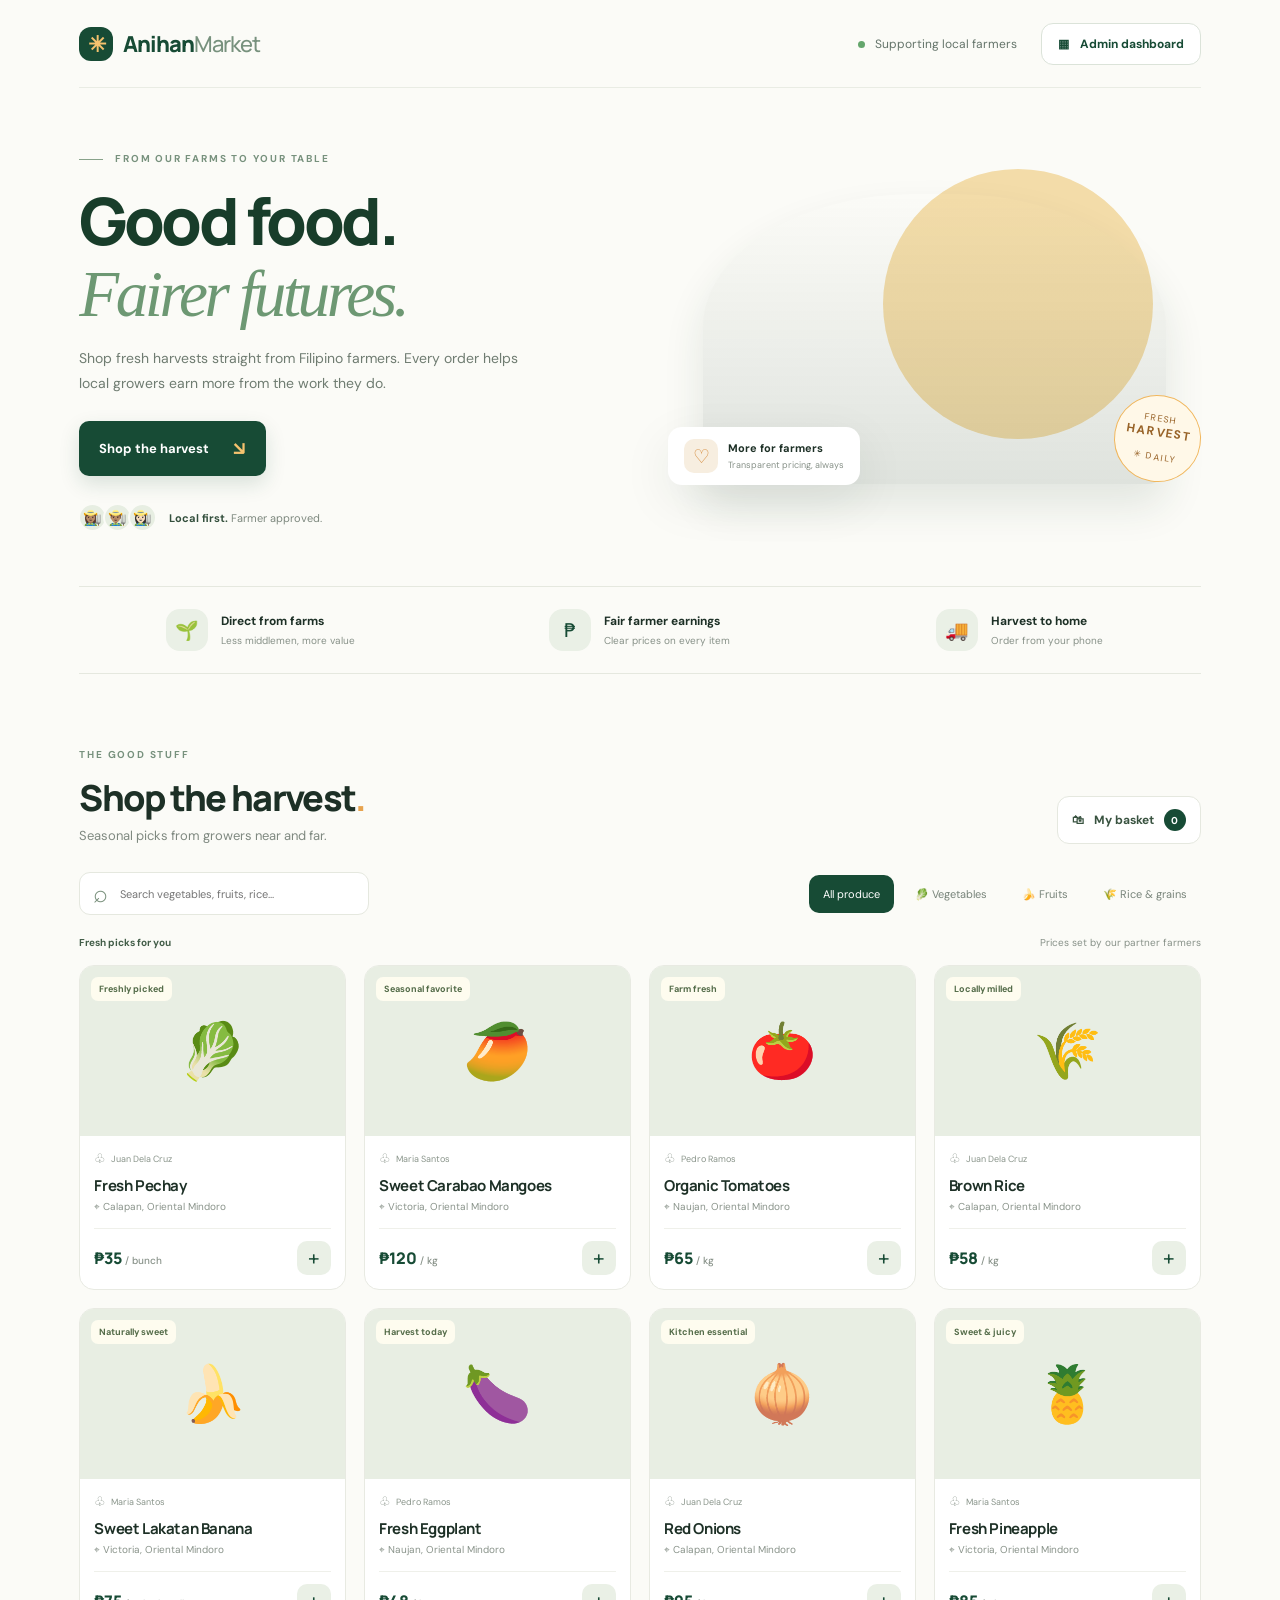
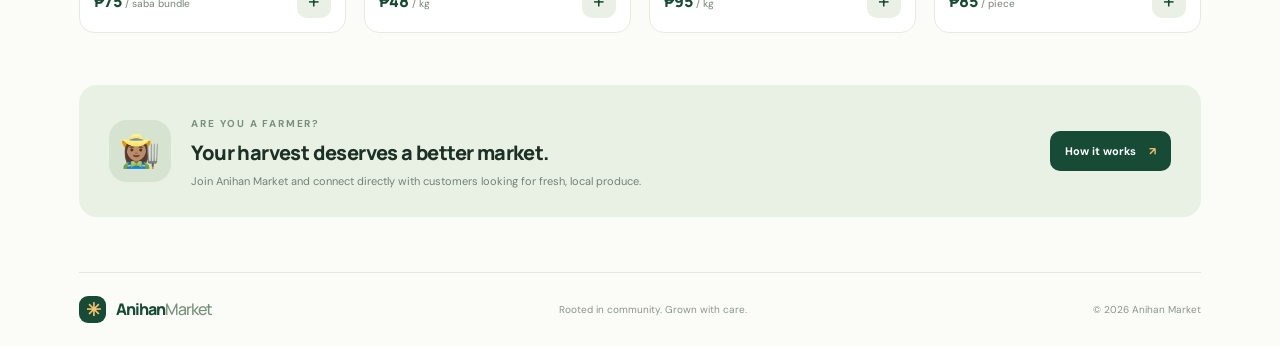
==== index.html @ 36b43b93 "feat: add authentication system with user/admin login (FEAT-002)" ====
<!doctype html>
<html lang="en">
<head>
  <meta charset="utf-8">
  <meta name="viewport" content="width=device-width, initial-scale=1">
  <meta name="theme-color" content="#174b35">
  <title>Anihan Market — Fresh from Filipino Farms</title>
  <link rel="preconnect" href="https://fonts.googleapis.com">
  <link rel="preconnect" href="https://fonts.gstatic.com" crossorigin>
  <link href="https://fonts.googleapis.com/css2?family=DM+Sans:wght@400;500;600;700&family=Manrope:wght@400;500;600;700;800&display=swap" rel="stylesheet">
  <link rel="stylesheet" href="style.css">
</head>
<body>
  <div class="app-shell">
    <header class="topbar">
      <a class="brand" href="#" aria-label="Anihan Market home">
        <span class="brand-mark">✳</span><span>Anihan<span class="brand-light">Market</span></span>
      </a>
      <div class="top-actions">
        <span class="delivery-pill"><span class="live-dot"></span> Supporting local farmers</span>
        <button class="admin-switch" id="adminSwitch"><span>▦</span> Admin dashboard</button>
      </div>
    </header>

    <main id="buyerView">
      <section class="hero">
        <div class="hero-copy">
          <span class="eyebrow"><span class="eyebrow-line"></span> FROM OUR FARMS TO YOUR TABLE</span>
          <h1>Good food.<br><em>Fairer futures.</em></h1>
          <p>Shop fresh harvests straight from Filipino farmers. Every order helps local growers earn more from the work they do.</p>
          <a class="hero-cta" href="#market">Shop the harvest <span>↘</span></a>
          <div class="hero-proof"><div class="avatar-stack"><span>👩🏽‍🌾</span><span>👨🏽‍🌾</span><span>👩🏻‍🌾</span></div><span><strong>Local first.</strong> Farmer approved.</span></div>
        </div>
        <div class="hero-art">
          <div class="sun"></div>
          <div class="hero-image" role="img" aria-label="Fresh vegetables harvested from a farm"></div>
          <div class="floating-note"><span class="note-icon">♡</span><span><strong>More for farmers</strong><small>Transparent pricing, always</small></span></div>
          <div class="harvest-stamp">FRESH<br><b>HARVEST</b><br>✳ DAILY</div>
        </div>
      </section>

      <section class="impact-strip">
        <div><span class="impact-icon">🌱</span><span><strong>Direct from farms</strong><small>Less middlemen, more value</small></span></div>
        <div><span class="impact-icon">₱</span><span><strong>Fair farmer earnings</strong><small>Clear prices on every item</small></span></div>
        <div><span class="impact-icon">🚚</span><span><strong>Harvest to home</strong><small>Order from your phone</small></span></div>
      </section>

      <section class="market-section" id="market">
        <div class="section-heading">
          <div><span class="eyebrow">THE GOOD STUFF</span><h2>Shop the harvest<span class="heading-period">.</span></h2><p>Seasonal picks from growers near and far.</p></div>
          <button class="cart-button" id="cartButton"><span>🛍</span> My basket <b id="cartCount">0</b></button>
        </div>
        <div class="market-controls">
          <label class="search-box"><span>⌕</span><input id="searchInput" type="search" placeholder="Search vegetables, fruits, rice..." aria-label="Search products"></label>
          <div class="category-tabs" id="categoryTabs">
            <button class="category active" data-category="All">All produce</button>
            <button class="category" data-category="Vegetables">🥬 Vegetables</button>
            <button class="category" data-category="Fruits">🍌 Fruits</button>
            <button class="category" data-category="Rice & Grains">🌾 Rice & grains</button>
          </div>
        </div>
        <div class="results-line"><span id="resultsLabel">Fresh picks for you</span><span>Prices set by our partner farmers</span></div>
        <div class="product-grid" id="productGrid"></div>
        <div class="farmer-banner">
          <div class="farmer-banner-icon">👩🏽‍🌾</div><div><span class="eyebrow">ARE YOU A FARMER?</span><h3>Your harvest deserves a better market.</h3><p>Join Anihan Market and connect directly with customers looking for fresh, local produce.</p></div>
          <button id="farmerInfoButton">How it works <span>↗</span></button>
        </div>
      </section>
      <footer><a class="brand footer-brand" href="#"><span class="brand-mark">✳</span><span>Anihan<span class="brand-light">Market</span></span></a><span>Rooted in community. Grown with care.</span><span>© 2026 Anihan Market</span></footer>
    </main>

    <main id="adminView" class="admin-view hidden">
      <div class="admin-header"><div><span class="eyebrow">MARKETPLACE CONTROL CENTER</span><h1>Good afternoon, Admin <span>✳</span></h1><p>Here’s what’s happening across Anihan Market.</p></div><button class="back-to-shop" id="backToShop">← Back to marketplace</button></div>
      <div class="admin-tabs"><button class="admin-tab active" data-panel="overview">Overview</button><button class="admin-tab" data-panel="products">Products</button><button class="admin-tab" data-panel="orders">Orders</button><button class="admin-tab" data-panel="farmers">Farmers</button></div>
      <section id="adminOverview" class="admin-panel">
        <div class="stats-grid">
          <article class="stat-card"><span class="stat-label">Gross sales <span>↗</span></span><strong id="grossSales">₱18,450</strong><small class="positive">↑ 12.8% <span>vs. last week</span></small><div class="sparkline">▁▂▃▂▄▅▄▆▅▇</div></article>
          <article class="stat-card"><span class="stat-label">Farmer earnings <span>♧</span></span><strong id="farmerEarnings">₱16,605</strong><small>90% of gross sales</small><div class="mini-bar"><span style="width:90%"></span></div></article>
          <article class="stat-card"><span class="stat-label">Platform revenue <span>◈</span></span><strong id="platformRevenue">₱1,845</strong><small>10% marketplace fee</small><div class="mini-bar gold"><span style="width:10%"></span></div></article>
          <article class="stat-card"><span class="stat-label">Orders <span>▤</span></span><strong id="orderTotal">128</strong><small><span class="positive">18 new</span> this week</small><div class="order-bars"><i></i><i></i><i></i><i></i><i></i><i></i><i></i></div></article>
        </div>
        <div class="admin-content-grid">
          <article class="panel-card"><div class="panel-heading"><div><h3>Recent orders</h3><p>Keep track of the latest activity.</p></div><button class="text-button" data-open-panel="orders">View all →</button></div><div class="table-wrap"><table><thead><tr><th>Order</th><th>Customer</th><th>Total</th><th>Status</th></tr></thead><tbody id="recentOrders"></tbody></table></div></article>
          <article class="panel-card"><div class="panel-heading"><div><h3>Top selling produce</h3><p>Most ordered this week.</p></div></div><div id="topProducts" class="top-products"></div></article>
        </div>
        <div class="admin-note"><span>ⓘ</span><div><strong>Demo dashboard</strong><p>Numbers and checkout are sample data for the front-end prototype. Connect a backend and payment provider before accepting real orders.</p></div></div>
      </section>
      <section id="adminProducts" class="admin-panel hidden"><div class="panel-card"><div class="panel-heading"><div><h3>Marketplace products</h3><p>Sample catalog currently visible to shoppers.</p></div><button class="primary-small" id="addProductButton">＋ Add product</button></div><div class="table-wrap"><table><thead><tr><th>Product</th><th>Category</th><th>Price</th><th>Farmer</th><th>Availability</th></tr></thead><tbody id="productsTable"></tbody></table></div></div></section>
      <section id="adminOrders" class="admin-panel hidden"><div class="panel-card"><div class="panel-heading"><div><h3>All orders</h3><p>Sample order records for the prototype.</p></div></div><div class="table-wrap"><table><thead><tr><th>Order</th><th>Customer</th><th>Items</th><th>Total</th><th>Status</th></tr></thead><tbody id="ordersTable"></tbody></table></div></div></section>
      <section id="adminFarmers" class="admin-panel hidden"><div class="farmer-admin-grid"><article class="panel-card farmer-admin-card"><div class="farmer-avatar">👨🏽‍🌾</div><h3>Juan Dela Cruz</h3><p>Calapan, Oriental Mindoro</p><span class="status approved">Verified farmer</span><div class="farmer-metrics"><span>12 products<strong>₱8,250 earned</strong></span><span>Rating<strong>★ 4.9 / 5</strong></span></div></article><article class="panel-card farmer-admin-card"><div class="farmer-avatar">👩🏽‍🌾</div><h3>Maria Santos</h3><p>Victoria, Oriental Mindoro</p><span class="status approved">Verified farmer</span><div class="farmer-metrics"><span>8 products<strong>₱5,780 earned</strong></span><span>Rating<strong>★ 4.8 / 5</strong></span></div></article><article class="panel-card farmer-admin-card"><div class="farmer-avatar">🧑🏽‍🌾</div><h3>Pedro Ramos</h3><p>Naujan, Oriental Mindoro</p><span class="status pending">Pending review</span><div class="farmer-metrics"><span>4 products<strong>₱2,575 earned</strong></span><span>Rating<strong>New farmer</strong></span></div></article></div></section>
      <footer><a class="brand footer-brand" href="#"><span class="brand-mark">✳</span><span>Anihan<span class="brand-light">Market</span></span></a><span>Admin workspace · Prototype</span><span>© 2026 Anihan Market</span></footer>
    </main>
  </div>

  <div class="toast" id="toast" role="status" aria-live="polite"></div>
  <dialog id="cartDialog" class="modal">
    <div class="modal-head"><div><span class="eyebrow">YOUR SELECTION</span><h2>Your basket</h2></div><button class="close-modal" data-close="cartDialog" aria-label="Close">×</button></div>
    <div id="cartItems" class="cart-items"></div><div class="cart-summary"><div><span>Subtotal</span><strong id="cartSubtotal">₱0</strong></div><div><span>Farmer earnings (90%)</span><strong id="cartFarmerShare">₱0</strong></div><div class="total-row"><span>Total</span><strong id="cartTotal">₱0</strong></div></div>
    <button class="checkout-button" id="checkoutButton">Continue to checkout <span>→</span></button><p class="modal-footnote">Demo only — no real payment will be processed.</p>
  </dialog>
  <dialog id="farmerDialog" class="modal info-modal"><button class="close-modal modal-close-absolute" data-close="farmerDialog" aria-label="Close">×</button><span class="eyebrow">GROW WITH US</span><h2>Sell your harvest.<br><em>Keep more of what you earn.</em></h2><p>Farmers list their own products and set their prices. Anihan Market keeps a transparent 10% service fee to support the marketplace; 90% of the product sale goes to the farmer before any separately disclosed delivery or payment costs.</p><div class="steps"><div><b>01</b><span><strong>Apply to join</strong><small>Share your farm and contact details.</small></span></div><div><b>02</b><span><strong>List your harvest</strong><small>Add photos, quantity, and your price.</small></span></div><div><b>03</b><span><strong>Get orders & earn</strong><small>Manage orders and track your payout.</small></span></div></div><button class="checkout-button" id="applyButton">Register interest <span>→</span></button></dialog>
  <script src="app.js"></script>
</body>
</html>
---- style.css ----
:root{--green:#174b35;--green2:#286448;--mint:#e8f0e6;--cream:#f8f7f0;--ink:#1d3026;--muted:#78837b;--line:#e5e8df;--orange:#f3a84a;--white:#fff;--shadow:0 16px 50px rgba(24,55,37,.08)}*{box-sizing:border-box}html{scroll-behavior:smooth}body{margin:0;background:#fbfbf7;color:var(--ink);font-family:"DM Sans",sans-serif}button,input{font:inherit}button{cursor:pointer}a{color:inherit;text-decoration:none}.app-shell{max-width:1440px;margin:auto;background:#fbfbf7;min-height:100vh;padding:0 6.2%}.topbar{height:88px;display:flex;align-items:center;justify-content:space-between;border-bottom:1px solid #e9ece4}.brand{display:flex;align-items:center;gap:10px;font:800 22px Manrope,sans-serif;letter-spacing:-1px;color:var(--green)}.brand-mark{display:grid;place-items:center;width:34px;height:34px;border-radius:12px;background:var(--green);color:#f5c26e;font-size:22px}.brand-light{font-weight:500;color:#77917d}.top-actions{display:flex;align-items:center;gap:24px}.delivery-pill{font-size:12px;color:#64746a}.live-dot{display:inline-block;width:7px;height:7px;background:#64a66c;border-radius:50%;margin-right:7px}.admin-switch,.back-to-shop{border:1px solid #dbe3d9;background:white;border-radius:12px;padding:12px 16px;color:var(--green);font-weight:700;font-size:12px}.admin-switch span{margin-right:8px}.hero{display:grid;grid-template-columns:1fr 1fr;gap:5%;align-items:center;padding:58px 0 54px;min-height:440px}.eyebrow{font-size:10px;letter-spacing:1.8px;font-weight:700;color:#77917d}.eyebrow-line{display:inline-block;width:24px;height:1px;background:#88a28a;vertical-align:middle;margin-right:8px}.hero h1,.admin-header h1{font:800 clamp(42px,5.1vw,70px)/1.08 Manrope,sans-serif;letter-spacing:-3.5px;margin:18px 0 17px;color:#183d2a}.hero h1 em,.info-modal h2 em{font-family:Georgia,serif;font-weight:400;color:#6d9873}.hero-copy>p{max-width:450px;color:#6f7c71;font-size:14px;line-height:1.8;margin:0 0 25px}.hero-cta{display:inline-flex;align-items:center;gap:24px;padding:15px 20px;background:var(--green);color:white;border-radius:10px;font-size:13px;font-weight:700;box-shadow:0 8px 20px #174b3525}.hero-cta span{font-size:19px;color:#f5c26e}.hero-proof{display:flex;align-items:center;gap:12px;margin-top:27px;color:#7d887e;font-size:11px}.hero-proof strong{color:#334f3c}.avatar-stack{display:flex;padding-left:3px}.avatar-stack span{width:29px;height:29px;border:2px solid #fbfbf7;background:#e7eee2;border-radius:50%;display:grid;place-items:center;margin-left:-4px;font-size:15px}.hero-art{height:340px;position:relative;display:flex;align-items:center;justify-content:center}.sun{position:absolute;width:270px;height:270px;border-radius:50%;background:#f3dca9;right:9%;top:0}.hero-image{position:relative;z-index:1;width:87%;height:290px;border-radius:46% 46% 18px 18px;background:linear-gradient(0deg,rgba(22,54,34,.12),transparent),url("https://images.unsplash.com/photo-1542838132-92c53300491e?auto=format&fit=crop&w=1100&q=85") center/cover;box-shadow:0 22px 42px #173e2c1c}.floating-note{position:absolute;z-index:2;left:0;bottom:24px;display:flex;align-items:center;gap:10px;background:white;padding:12px 16px;border-radius:14px;box-shadow:var(--shadow)}.note-icon{width:34px;height:34px;border-radius:10px;background:#f7eee0;color:#d58b3c;display:grid;place-items:center;font-size:19px}.floating-note strong,.floating-note small{display:block}.floating-note strong{font-size:11px}.floating-note small{font-size:9px;color:#879188;margin-top:4px}.harvest-stamp{position:absolute;z-index:2;right:0;bottom:27px;width:87px;height:87px;border:1px solid #f1b75d;border-radius:50%;background:#fff8e8;display:flex;flex-direction:column;align-items:center;justify-content:center;font-size:9px;line-height:1.3;letter-spacing:1.5px;color:#986328;transform:rotate(9deg)}.harvest-stamp b{font-size:12px}.impact-strip{border-top:1px solid var(--line);border-bottom:1px solid var(--line);padding:22px 4px;display:grid;grid-template-columns:repeat(3,1fr);gap:25px}.impact-strip>div{display:flex;align-items:center;gap:13px;justify-content:center}.impact-icon{width:42px;height:42px;border-radius:14px;background:#eaf0e6;display:grid;place-items:center;color:var(--green);font-size:19px}.impact-strip strong,.impact-strip small{display:block}.impact-strip strong{font-size:12px}.impact-strip small{font-size:10px;color:#879188;margin-top:5px}.market-section{padding:68px 0 55px}.section-heading{display:flex;align-items:end;justify-content:space-between;gap:15px}.section-heading h2{font:800 36px Manrope,sans-serif;letter-spacing:-1.7px;margin:10px 0 5px}.heading-period{color:#e7a34e}.section-heading p,.admin-header p{margin:0;color:#7f8980;font-size:13px}.cart-button{display:flex;align-items:center;gap:10px;background:white;border:1px solid var(--line);padding:12px 14px;border-radius:12px;color:#395340;font-size:12px;font-weight:700}.cart-button b{background:var(--green);color:white;border-radius:50%;width:22px;height:22px;display:grid;place-items:center;font-size:10px}.market-controls{display:flex;justify-content:space-between;align-items:center;gap:20px;margin:28px 0 21px}.search-box{height:43px;display:flex;align-items:center;gap:10px;padding:0 13px;background:white;border:1px solid var(--line);border-radius:11px;max-width:290px;flex:1;color:#79907c}.search-box span{font-size:25px}.search-box input{border:0;outline:0;min-width:0;width:100%;font-size:11px;color:var(--ink);background:transparent}.category-tabs{display:flex;gap:7px;flex-wrap:wrap}.category{border:1px solid transparent;border-radius:10px;background:transparent;padding:11px 13px;font-size:11px;color:#78847a}.category.active{background:var(--green);color:white}.results-line{display:flex;justify-content:space-between;color:#879188;font-size:10px;margin-bottom:16px}.results-line span:first-child{color:#425d48;font-weight:700}.product-grid{display:grid;grid-template-columns:repeat(4,minmax(0,1fr));gap:18px}.product-card{border:1px solid #e8eae2;background:white;border-radius:15px;overflow:hidden;transition:transform .2s,box-shadow .2s}.product-card:hover{transform:translateY(-3px);box-shadow:var(--shadow)}.product-photo{height:170px;position:relative;overflow:hidden;background:#e8eee3}.product-photo img{width:100%;height:100%;object-fit:cover;display:block;transition:transform .4s}.product-card:hover .product-photo img{transform:scale(1.04)}.product-tag{position:absolute;top:11px;left:11px;padding:6px 8px;border-radius:7px;background:#fffdf1eF;color:#536b48;font-size:9px;font-weight:700}.product-body{padding:14px}.product-farmer{font-size:9px;color:#8a958b;display:flex;align-items:center;gap:5px}.product-farmer span{font-size:13px}.product-name{font:700 15px Manrope,sans-serif;margin:8px 0 4px;letter-spacing:-.4px}.product-origin{font-size:10px;color:#89938a}.product-bottom{display:flex;justify-content:space-between;align-items:center;margin-top:15px;padding-top:12px;border-top:1px solid #eff0ea}.product-price{font:800 16px Manrope,sans-serif;color:var(--green)}.product-price small{font:500 10px "DM Sans",sans-serif;color:#879188}.add-button{border:0;background:#eaf0e6;color:var(--green);width:34px;height:34px;border-radius:10px;font-size:21px;line-height:1}.add-button:hover{background:var(--green);color:white}.farmer-banner{margin-top:52px;border-radius:18px;background:#e9f0e4;padding:26px 30px;display:flex;align-items:center;gap:20px}.farmer-banner-icon{width:62px;height:62px;border-radius:18px;background:#d5e3d0;display:grid;place-items:center;font-size:32px;flex-shrink:0}.farmer-banner h3{font:800 20px Manrope,sans-serif;letter-spacing:-.6px;margin:7px 0}.farmer-banner p{font-size:11px;color:#748275;margin:0;line-height:1.6}.farmer-banner>div:nth-child(2){flex:1}.farmer-banner button,.primary-small{white-space:nowrap;border:0;border-radius:10px;background:var(--green);color:white;font-weight:700;font-size:11px;padding:13px 15px}.farmer-banner button span{color:#f5c26e;margin-left:10px}footer{display:flex;align-items:center;justify-content:space-between;gap:16px;border-top:1px solid var(--line);padding:23px 0;color:#8a958c;font-size:10px}.footer-brand{font-size:16px}.footer-brand .brand-mark{width:27px;height:27px;font-size:18px;border-radius:9px}.hidden{display:none!important}.admin-view{padding-top:42px;min-height:calc(100vh - 88px)}.admin-header{display:flex;align-items:center;justify-content:space-between;gap:20px}.admin-header h1{font-size:34px;letter-spacing:-1.5px;margin:10px 0}.admin-header h1 span{color:#e9a54a}.admin-header p{font-size:12px}.admin-tabs{display:flex;gap:25px;border-bottom:1px solid var(--line);margin-top:32px}.admin-tab{padding:15px 2px 13px;border:0;border-bottom:2px solid transparent;background:transparent;color:#89938b;font-size:12px}.admin-tab.active{border-color:var(--green);color:var(--green);font-weight:700}.admin-panel{padding:24px 0 38px}.stats-grid{display:grid;grid-template-columns:repeat(4,1fr);gap:15px}.stat-card,.panel-card{background:white;border:1px solid var(--line);border-radius:14px;padding:20px;position:relative;overflow:hidden}.stat-label{display:flex;justify-content:space-between;color:#79867c;font-size:11px}.stat-label span{color:#719077}.stat-card>strong{display:block;font:800 27px Manrope,sans-serif;letter-spacing:-1px;margin:13px 0 8px;color:#1b412b}.stat-card>small{font-size:10px;color:#89938a}.positive{color:#44865a!important}.positive span{color:#89938a}.sparkline{position:absolute;right:16px;bottom:13px;color:#d4e5d1;letter-spacing:1px;font-size:18px}.mini-bar{height:5px;background:#edf1e9;border-radius:5px;margin-top:16px;overflow:hidden}.mini-bar span{display:block;height:100%;background:#6c9a73;border-radius:5px}.mini-bar.gold span{background:#e7b05e}.order-bars{display:flex;align-items:end;gap:4px;height:21px;position:absolute;right:19px;bottom:14px}.order-bars i{display:block;width:5px;border-radius:3px;background:#d5e5d1;height:40%}.order-bars i:nth-child(2){height:60%}.order-bars i:nth-child(3){height:45%}.order-bars i:nth-child(4){height:75%}.order-bars i:nth-child(5){height:55%}.order-bars i:nth-child(6){height:85%}.order-bars i:nth-child(7){height:100%;background:#6c9a73}.admin-content-grid{display:grid;grid-template-columns:1.5fr 1fr;gap:16px;margin-top:18px}.panel-heading{display:flex;align-items:center;justify-content:space-between;gap:10px;margin-bottom:20px}.panel-heading h3,.farmer-admin-card h3{font:800 16px Manrope,sans-serif;margin:0;letter-spacing:-.4px}.panel-heading p{font-size:10px;color:#8b958b;margin:6px 0 0}.text-button{border:0;background:transparent;color:var(--green);font-size:10px;font-weight:700}.table-wrap{overflow-x:auto}table{border-collapse:collapse;width:100%;text-align:left;white-space:nowrap}th{font-size:9px;color:#8b958b;font-weight:600;padding:0 10px 12px;border-bottom:1px solid #eff0eb}td{font-size:10px;color:#4b5f4e;padding:13px 10px;border-bottom:1px solid #f0f1ec}tbody tr:last-child td{border-bottom:0}.order-id{font-weight:700;color:#315a3b}.status{display:inline-block;padding:6px 8px;border-radius:6px;font-size:9px;font-weight:700}.status.delivered,.status.approved{background:#e8f3e7;color:#48804f}.status.processing{background:#fff1dc;color:#a6752f}.status.pending{background:#f5eadb;color:#986e3a}.top-products{display:flex;flex-direction:column;gap:15px}.top-product{display:grid;grid-template-columns:40px 1fr auto;align-items:center;gap:10px}.top-product-emoji{width:40px;height:40px;background:#eff3e9;border-radius:10px;display:grid;place-items:center;font-size:22px}.top-product strong,.top-product small{display:block}.top-product strong{font-size:11px}.top-product small{font-size:9px;color:#8a948b;margin-top:5px}.top-product>b{font-size:11px;color:var(--green)}.admin-note{display:flex;gap:12px;padding:15px;background:#f3f5ed;border:1px solid #e7ebdf;border-radius:12px;margin-top:17px;color:#70816e}.admin-note>span{font-size:19px}.admin-note strong{font-size:11px;color:#415d45}.admin-note p{font-size:10px;margin:5px 0 0;line-height:1.5}.farmer-admin-grid{display:grid;grid-template-columns:repeat(3,1fr);gap:16px}.farmer-admin-card{text-align:center}.farmer-avatar{width:58px;height:58px;margin:0 auto 12px;border-radius:18px;background:#e9f0e4;display:grid;place-items:center;font-size:32px}.farmer-admin-card>p{font-size:10px;color:#89938a;margin:7px 0 13px}.farmer-metrics{display:flex;justify-content:space-around;border-top:1px solid var(--line);margin-top:18px;padding-top:16px}.farmer-metrics span{font-size:9px;color:#879188}.farmer-metrics strong{display:block;color:var(--green);font-size:11px;margin-top:7px}.modal{border:0;border-radius:20px;padding:25px;width:min(480px,calc(100% - 28px));box-shadow:0 24px 80px #102f1c40;color:var(--ink)}.modal::backdrop{background:#13271db0;backdrop-filter:blur(4px)}.modal-head{display:flex;justify-content:space-between;align-items:start}.modal h2{font:800 28px Manrope,sans-serif;letter-spacing:-1px;margin:8px 0 20px}.close-modal{border:0;background:#f0f3ec;border-radius:9px;width:34px;height:34px;font-size:22px;color:var(--green)}.cart-items{max-height:280px;overflow:auto}.cart-empty{padding:28px 0;text-align:center;color:#89938a;font-size:12px}.cart-item{display:grid;grid-template-columns:48px 1fr auto;align-items:center;gap:12px;padding:12px 0;border-bottom:1px solid var(--line)}.cart-item img{width:48px;height:48px;border-radius:10px;object-fit:cover}.cart-item strong,.cart-item small{display:block}.cart-item strong{font-size:12px}.cart-item small{font-size:10px;color:#879188;margin-top:5px}.quantity-control{display:flex;align-items:center;gap:8px}.quantity-control button{width:23px;height:23px;border:1px solid var(--line);background:white;border-radius:6px;color:var(--green)}.quantity-control b{font-size:11px}.cart-summary{padding-top:15px}.cart-summary>div{display:flex;justify-content:space-between;margin:10px 0;color:#7f8b80;font-size:11px}.cart-summary strong{color:#405a45}.cart-summary .total-row{border-top:1px solid var(--line);padding-top:13px;margin-top:14px;font-weight:700;color:var(--ink);font-size:13px}.cart-summary .total-row strong{font-size:18px;color:var(--green)}.checkout-button{display:flex;justify-content:space-between;align-items:center;width:100%;border:0;border-radius:11px;background:var(--green);color:white;padding:15px 17px;font-size:12px;font-weight:700;margin-top:16px}.checkout-button span{color:#f4c36e;font-size:18px}.modal-footnote{text-align:center;color:#98a098;font-size:9px;margin:12px 0 0}.info-modal{padding:30px}.info-modal h2{line-height:1.2;margin:12px 0}.info-modal>p{font-size:12px;line-height:1.8;color:#778478}.modal-close-absolute{float:right}.steps{margin-top:22px}.steps>div{display:flex;gap:13px;align-items:center;padding:13px 0;border-bottom:1px solid var(--line)}.steps>div>b{color:#81a181;font:800 17px Manrope}.steps strong,.steps small{display:block}.steps strong{font-size:12px}.steps small{font-size:10px;color:#879188;margin-top:4px}.toast{position:fixed;left:50%;bottom:24px;transform:translate(-50%,20px);opacity:0;pointer-events:none;background:#173e2b;color:white;padding:12px 18px;border-radius:10px;box-shadow:var(--shadow);font-size:12px;transition:.25s;z-index:10}.toast.show{opacity:1;transform:translate(-50%,0)}.empty-state{grid-column:1/-1;padding:50px 15px;text-align:center;color:#829083;font-size:13px}.empty-state strong{display:block;color:#34533b;font-size:16px;margin-bottom:8px}
@media(max-width:1000px){.app-shell{padding:0 4%}.product-grid{grid-template-columns:repeat(3,minmax(0,1fr))}.hero{gap:2%}.hero-art{height:300px}.hero-image{height:255px}.stats-grid{grid-template-columns:repeat(2,1fr)}.admin-content-grid{grid-template-columns:1fr}.top-products{display:grid;grid-template-columns:repeat(2,1fr)}}@media(max-width:700px){.app-shell{padding:0 18px}.topbar{height:68px}.brand{font-size:19px}.brand-mark{width:31px;height:31px}.delivery-pill{display:none}.admin-switch{font-size:10px;padding:10px 11px}.hero{grid-template-columns:1fr;padding:38px 0 35px;gap:4px}.hero h1{font-size:49px;letter-spacing:-2.5px;margin-top:14px}.hero-copy>p{font-size:13px;max-width:350px}.hero-art{height:260px;margin-top:10px}.sun{width:215px;height:215px;right:10%;top:0}.hero-image{height:225px;width:83%;border-radius:44% 44% 15px 15px}.floating-note{bottom:10px;left:0;padding:9px 11px}.harvest-stamp{width:70px;height:70px;font-size:8px;bottom:15px}.harvest-stamp b{font-size:10px}.impact-strip{grid-template-columns:1fr;gap:14px;padding:18px 0}.impact-strip>div{justify-content:flex-start}.impact-icon{width:38px;height:38px}.market-section{padding:48px 0 35px}.section-heading{align-items:center}.section-heading h2{font-size:29px}.section-heading p{font-size:11px}.cart-button{padding:10px;font-size:10px;gap:6px}.market-controls{display:block;margin:22px 0 18px}.search-box{max-width:none;width:100%;height:45px}.category-tabs{margin-top:13px;gap:5px;flex-wrap:nowrap;overflow-x:auto;padding-bottom:4px}.category{white-space:nowrap;padding:10px 11px;font-size:10px}.results-line{font-size:9px;gap:10px}.product-grid{grid-template-columns:repeat(2,minmax(0,1fr));gap:11px}.product-photo{height:145px}.product-body{padding:11px}.product-name{font-size:13px}.product-price{font-size:14px}.product-price small{font-size:9px}.product-farmer{font-size:8px}.product-origin{font-size:9px}.product-bottom{margin-top:12px;padding-top:10px}.add-button{width:31px;height:31px}.farmer-banner{margin-top:34px;padding:20px 17px;display:grid;grid-template-columns:48px 1fr;gap:13px}.farmer-banner-icon{width:48px;height:48px;font-size:25px;border-radius:14px}.farmer-banner h3{font-size:16px}.farmer-banner p{font-size:10px}.farmer-banner button{grid-column:1/-1;width:100%;display:flex;justify-content:space-between}footer{flex-wrap:wrap;justify-content:space-between;padding:20px 0;gap:12px}footer>span:nth-child(2){order:3;width:100%}.admin-view{padding-top:28px}.admin-header{align-items:flex-start;flex-direction:column}.admin-header h1{font-size:27px}.back-to-shop{padding:10px 12px}.admin-tabs{gap:20px;overflow-x:auto}.admin-tab{white-space:nowrap}.admin-panel{padding-top:18px}.stats-grid{gap:10px}.stat-card{padding:14px}.stat-card>strong{font-size:22px}.stat-label{font-size:10px}.stat-card>small{font-size:9px}.panel-card{padding:15px}.panel-heading h3{font-size:14px}.top-products{grid-template-columns:1fr}.farmer-admin-grid{grid-template-columns:1fr}.admin-view footer{margin-top:15px}.modal{padding:20px}.info-modal{padding:24px}.section-heading .eyebrow{font-size:9px}}@media(max-width:370px){.app-shell{padding:0 12px}.product-photo{height:125px}.product-name{font-size:12px}.category{padding:9px}.hero h1{font-size:44px}.admin-switch{padding:9px;font-size:9px}}
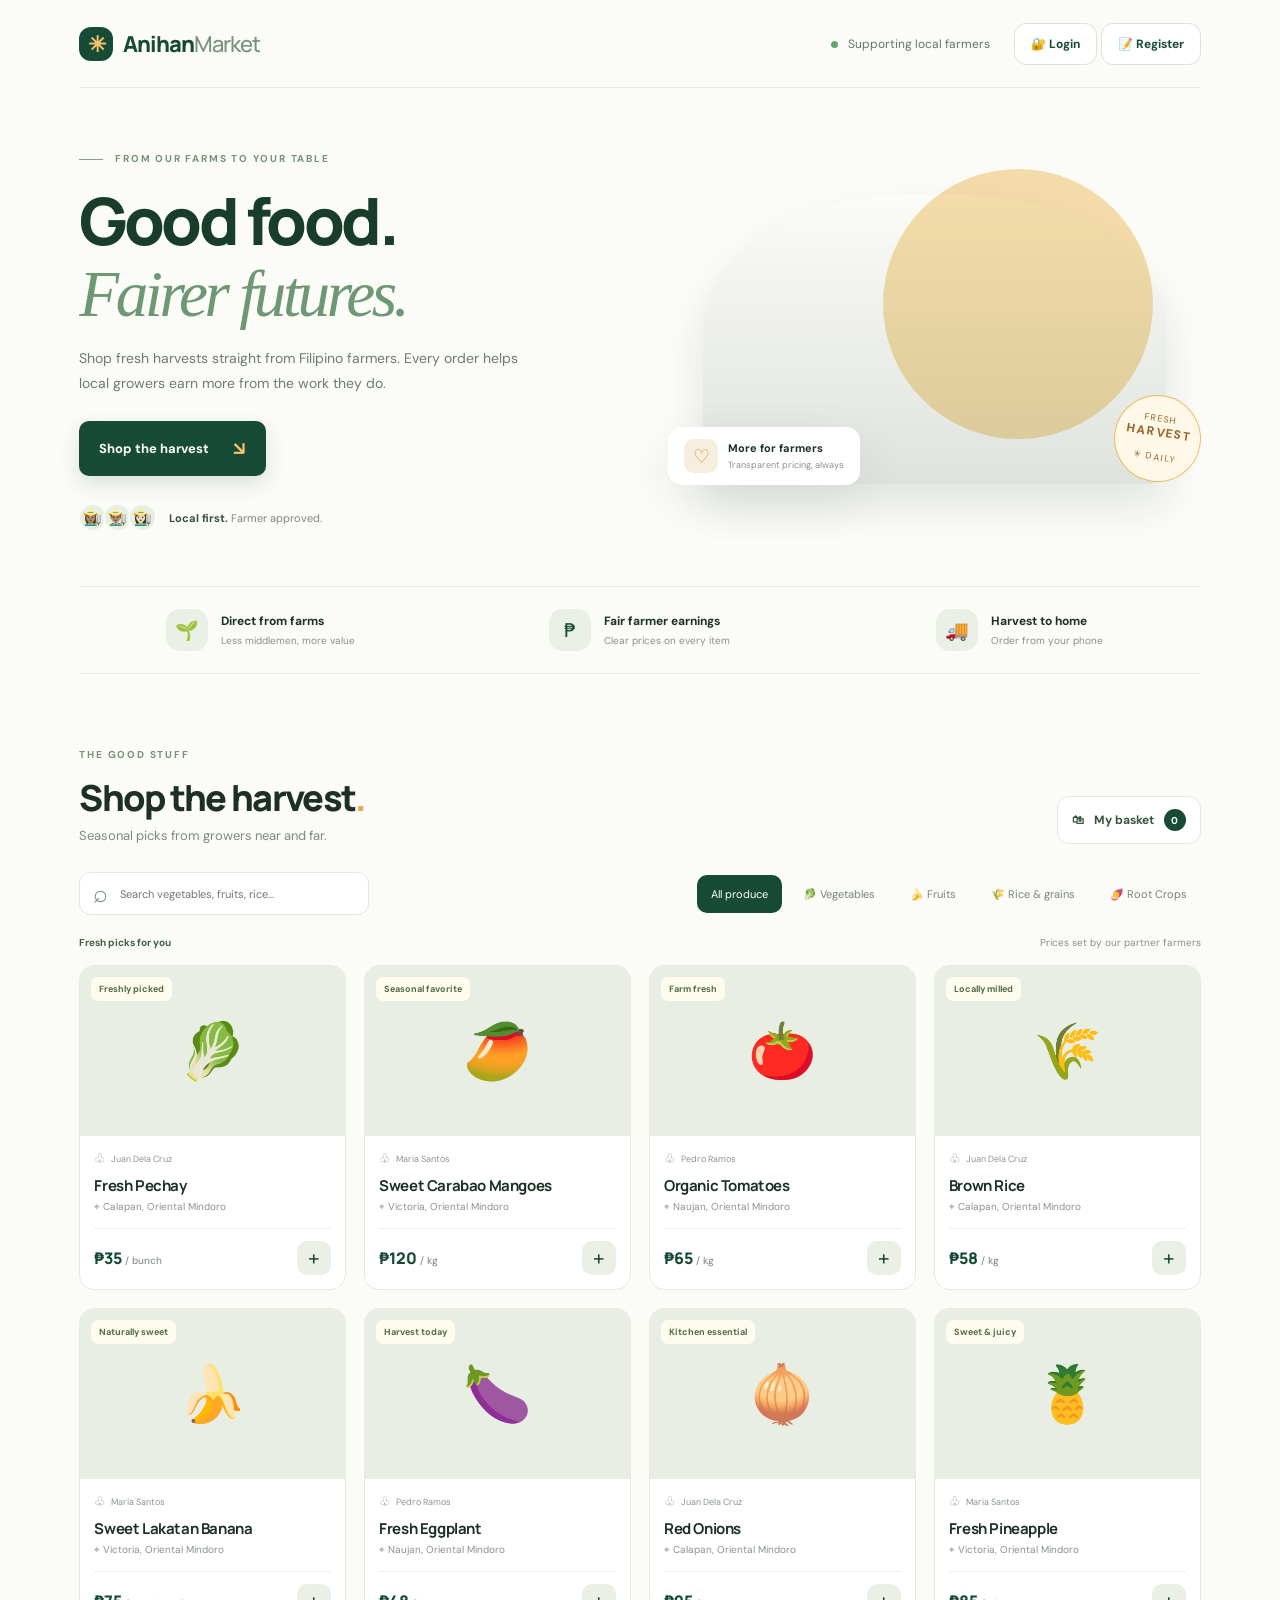
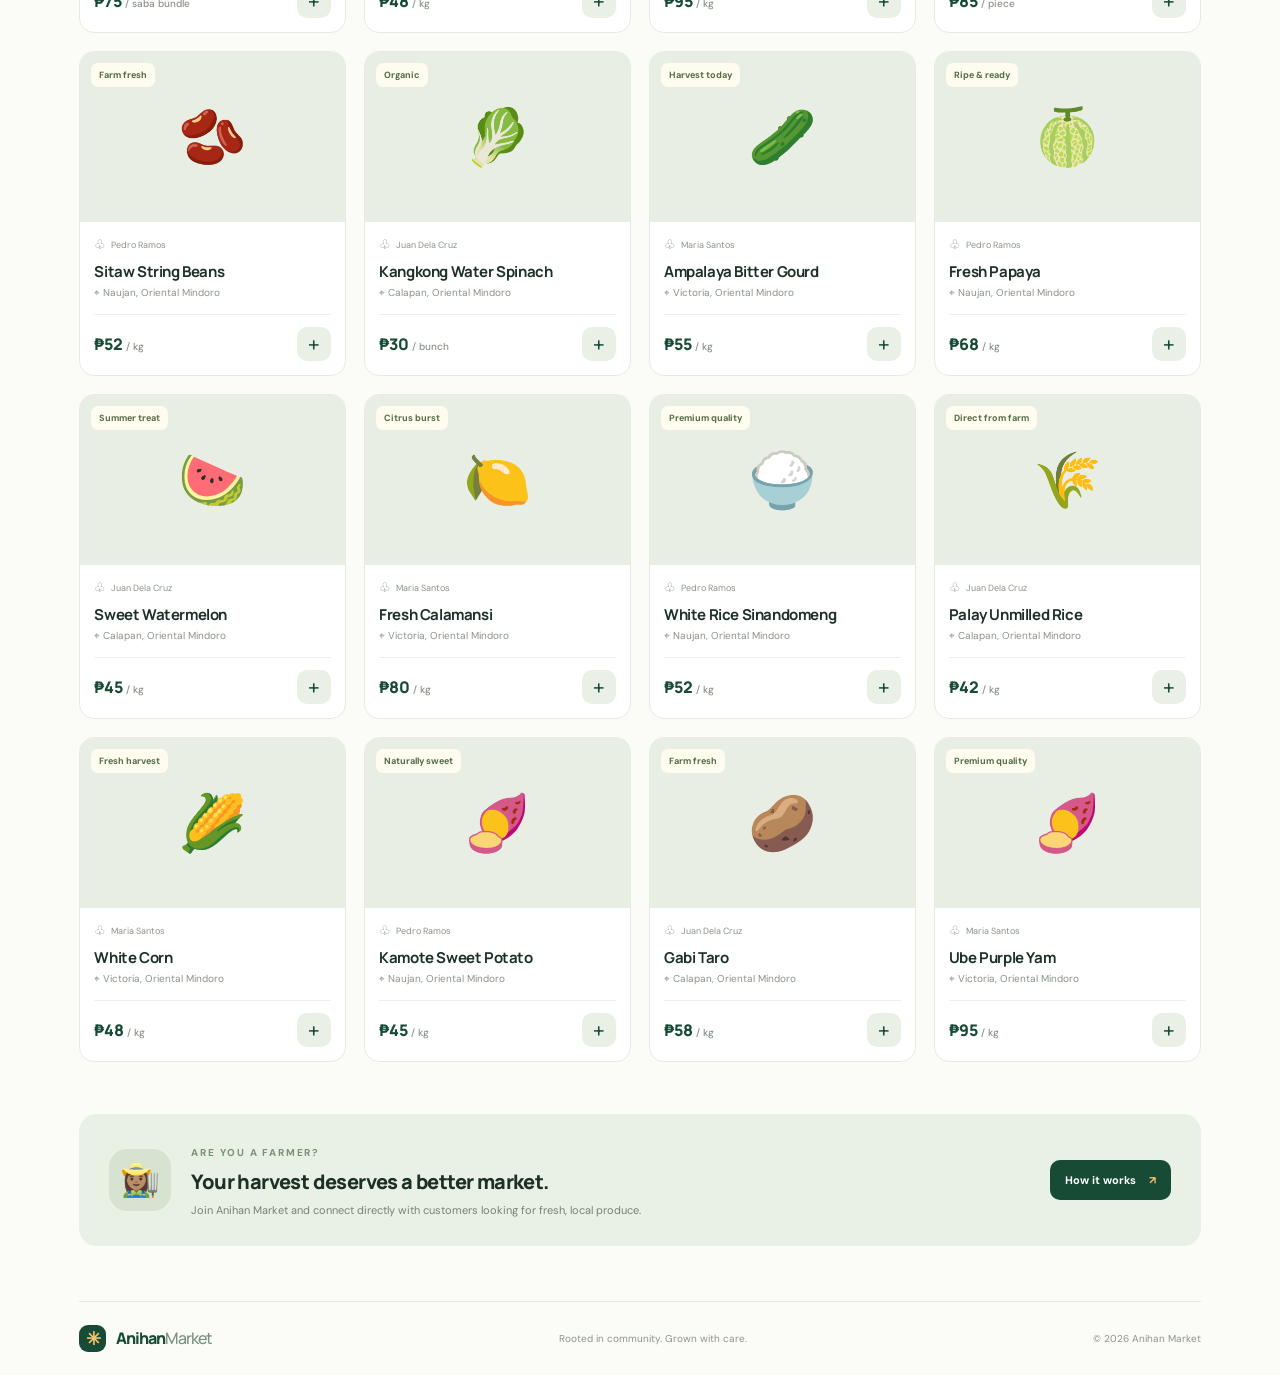
==== commit 1d92cc26: "feat: complete e-commerce system" ====
--- a/index.html
+++ b/index.html
@@ -18,7 +18,17 @@
       </a>
       <div class="top-actions">
         <span class="delivery-pill"><span class="live-dot"></span> Supporting local farmers</span>
-        <button class="admin-switch" id="adminSwitch"><span>▦</span> Admin dashboard</button>
+        <div id="authButtons">
+          <button class="admin-switch" id="loginButton">🔐 Login</button>
+          <button class="admin-switch" id="registerButton">📝 Register</button>
+        </div>
+        <div id="userInfo" class="hidden" style="display: flex; align-items: center; gap: 12px;">
+          <span id="userName" style="font-size: 12px; color: #64746a;"></span>
+          <button class="admin-switch" id="myProfileButton">My Profile</button>
+          <button class="admin-switch" id="myOrdersButton">My Orders</button>
+          <button class="admin-switch" id="logoutButton">Logout</button>
+        </div>
+        <button class="admin-switch hidden" id="adminSwitch"><span>▦</span> Admin dashboard</button>
       </div>
     </header>
 
@@ -57,6 +67,7 @@
             <button class="category" data-category="Vegetables">🥬 Vegetables</button>
             <button class="category" data-category="Fruits">🍌 Fruits</button>
             <button class="category" data-category="Rice & Grains">🌾 Rice & grains</button>
+            <button class="category" data-category="Root Crops">🍠 Root Crops</button>
           </div>
         </div>
         <div class="results-line"><span id="resultsLabel">Fresh picks for you</span><span>Prices set by our partner farmers</span></div>
@@ -85,7 +96,7 @@
         </div>
         <div class="admin-note"><span>ⓘ</span><div><strong>Demo dashboard</strong><p>Numbers and checkout are sample data for the front-end prototype. Connect a backend and payment provider before accepting real orders.</p></div></div>
       </section>
-      <section id="adminProducts" class="admin-panel hidden"><div class="panel-card"><div class="panel-heading"><div><h3>Marketplace products</h3><p>Sample catalog currently visible to shoppers.</p></div><button class="primary-small" id="addProductButton">＋ Add product</button></div><div class="table-wrap"><table><thead><tr><th>Product</th><th>Category</th><th>Price</th><th>Farmer</th><th>Availability</th></tr></thead><tbody id="productsTable"></tbody></table></div></div></section>
+      <section id="adminProducts" class="admin-panel hidden"><div class="panel-card"><div class="panel-heading"><div><h3>Marketplace products</h3><p>Sample catalog currently visible to shoppers.</p></div><button class="primary-small" id="addProductButton">＋ Add product</button></div><div class="table-wrap"><table><thead><tr><th>Product</th><th>Category</th><th>Price</th><th>Farmer</th><th>Availability</th><th>Actions</th></tr></thead><tbody id="productsTable"></tbody></table></div></div></section>
       <section id="adminOrders" class="admin-panel hidden"><div class="panel-card"><div class="panel-heading"><div><h3>All orders</h3><p>Sample order records for the prototype.</p></div></div><div class="table-wrap"><table><thead><tr><th>Order</th><th>Customer</th><th>Items</th><th>Total</th><th>Status</th></tr></thead><tbody id="ordersTable"></tbody></table></div></div></section>
       <section id="adminFarmers" class="admin-panel hidden"><div class="farmer-admin-grid"><article class="panel-card farmer-admin-card"><div class="farmer-avatar">👨🏽‍🌾</div><h3>Juan Dela Cruz</h3><p>Calapan, Oriental Mindoro</p><span class="status approved">Verified farmer</span><div class="farmer-metrics"><span>12 products<strong>₱8,250 earned</strong></span><span>Rating<strong>★ 4.9 / 5</strong></span></div></article><article class="panel-card farmer-admin-card"><div class="farmer-avatar">👩🏽‍🌾</div><h3>Maria Santos</h3><p>Victoria, Oriental Mindoro</p><span class="status approved">Verified farmer</span><div class="farmer-metrics"><span>8 products<strong>₱5,780 earned</strong></span><span>Rating<strong>★ 4.8 / 5</strong></span></div></article><article class="panel-card farmer-admin-card"><div class="farmer-avatar">🧑🏽‍🌾</div><h3>Pedro Ramos</h3><p>Naujan, Oriental Mindoro</p><span class="status pending">Pending review</span><div class="farmer-metrics"><span>4 products<strong>₱2,575 earned</strong></span><span>Rating<strong>New farmer</strong></span></div></article></div></section>
       <footer><a class="brand footer-brand" href="#"><span class="brand-mark">✳</span><span>Anihan<span class="brand-light">Market</span></span></a><span>Admin workspace · Prototype</span><span>© 2026 Anihan Market</span></footer>
@@ -98,7 +109,332 @@
     <div id="cartItems" class="cart-items"></div><div class="cart-summary"><div><span>Subtotal</span><strong id="cartSubtotal">₱0</strong></div><div><span>Farmer earnings (90%)</span><strong id="cartFarmerShare">₱0</strong></div><div class="total-row"><span>Total</span><strong id="cartTotal">₱0</strong></div></div>
     <button class="checkout-button" id="checkoutButton">Continue to checkout <span>→</span></button><p class="modal-footnote">Demo only — no real payment will be processed.</p>
   </dialog>
+
+  <!-- User Login Dialog -->
+  <dialog id="loginDialog" class="modal">
+    <div class="modal-head"><div><span class="eyebrow">WELCOME BACK</span><h2>Login to your account</h2></div><button class="close-modal" data-close="loginDialog" aria-label="Close">×</button></div>
+    <form id="userLoginForm">
+      <div style="margin-bottom: 15px;">
+        <label style="display: block; font-size: 11px; font-weight: 700; margin-bottom: 5px; color: #415d45;">Email</label>
+        <input type="email" id="loginEmail" required style="width: 100%; padding: 12px; border: 1px solid #e5e8df; border-radius: 8px; font-size: 12px;">
+      </div>
+      <div style="margin-bottom: 20px;">
+        <label style="display: block; font-size: 11px; font-weight: 700; margin-bottom: 5px; color: #415d45;">Password</label>
+        <input type="password" id="loginPassword" required style="width: 100%; padding: 12px; border: 1px solid #e5e8df; border-radius: 8px; font-size: 12px;">
+      </div>
+      <button type="submit" class="checkout-button">Login <span>→</span></button>
+    </form>
+    <p style="text-align: center; font-size: 11px; margin-top: 15px; color: #879188;">
+      Don't have an account? <button type="button" id="switchToRegister" style="border: 0; background: transparent; color: var(--green); font-weight: 700; cursor: pointer; text-decoration: underline;">Register here</button>
+    </p>
+  </dialog>
+
+  <!-- User Registration Dialog -->
+  <dialog id="registerDialog" class="modal">
+    <div class="modal-head"><div><span class="eyebrow">JOIN US</span><h2>Create your account</h2></div><button class="close-modal" data-close="registerDialog" aria-label="Close">×</button></div>
+    <form id="registerForm">
+      <div style="margin-bottom: 12px;">
+        <label style="display: block; font-size: 11px; font-weight: 700; margin-bottom: 5px; color: #415d45;">Full Name</label>
+        <input type="text" id="regName" required style="width: 100%; padding: 12px; border: 1px solid #e5e8df; border-radius: 8px; font-size: 12px;">
+      </div>
+      <div style="margin-bottom: 12px;">
+        <label style="display: block; font-size: 11px; font-weight: 700; margin-bottom: 5px; color: #415d45;">Email</label>
+        <input type="email" id="regEmail" required style="width: 100%; padding: 12px; border: 1px solid #e5e8df; border-radius: 8px; font-size: 12px;">
+      </div>
+      <div style="margin-bottom: 12px;">
+        <label style="display: block; font-size: 11px; font-weight: 700; margin-bottom: 5px; color: #415d45;">Password</label>
+        <input type="password" id="regPassword" required style="width: 100%; padding: 12px; border: 1px solid #e5e8df; border-radius: 8px; font-size: 12px;">
+      </div>
+      <div style="margin-bottom: 12px;">
+        <label style="display: block; font-size: 11px; font-weight: 700; margin-bottom: 5px; color: #415d45;">Phone Number</label>
+        <input type="tel" id="regPhone" required style="width: 100%; padding: 12px; border: 1px solid #e5e8df; border-radius: 8px; font-size: 12px;">
+      </div>
+      <div style="margin-bottom: 20px;">
+        <label style="display: block; font-size: 11px; font-weight: 700; margin-bottom: 5px; color: #415d45;">Delivery Address</label>
+        <textarea id="regAddress" required rows="2" style="width: 100%; padding: 12px; border: 1px solid #e5e8df; border-radius: 8px; font-size: 12px; resize: vertical;"></textarea>
+      </div>
+      <button type="submit" class="checkout-button">Create Account <span>→</span></button>
+    </form>
+    <p style="text-align: center; font-size: 11px; margin-top: 15px; color: #879188;">
+      Already have an account? <button type="button" id="switchToLogin" style="border: 0; background: transparent; color: var(--green); font-weight: 700; cursor: pointer; text-decoration: underline;">Login here</button>
+    </p>
+  </dialog>
+
+  <!-- Admin Login Dialog -->
+  <dialog id="adminLoginDialog" class="modal">
+    <div class="modal-head"><div><span class="eyebrow">ADMIN ACCESS</span><h2>Admin Login</h2></div><button class="close-modal" data-close="adminLoginDialog" aria-label="Close">×</button></div>
+    <form id="adminLoginForm">
+      <div style="background: #f3f5ed; padding: 12px; border-radius: 8px; margin-bottom: 15px; font-size: 10px; color: #70816e;">
+        <strong style="display: block; margin-bottom: 5px; color: #415d45;">Demo Admin Credentials:</strong>
+        Email: admin@anihan.ph<br>
+        Password: anihan2024admin
+      </div>
+      <div style="margin-bottom: 15px;">
+        <label style="display: block; font-size: 11px; font-weight: 700; margin-bottom: 5px; color: #415d45;">Admin Email</label>
+        <input type="email" id="adminEmail" required style="width: 100%; padding: 12px; border: 1px solid #e5e8df; border-radius: 8px; font-size: 12px;">
+      </div>
+      <div style="margin-bottom: 20px;">
+        <label style="display: block; font-size: 11px; font-weight: 700; margin-bottom: 5px; color: #415d45;">Admin Password</label>
+        <input type="password" id="adminPassword" required style="width: 100%; padding: 12px; border: 1px solid #e5e8df; border-radius: 8px; font-size: 12px;">
+      </div>
+      <button type="submit" class="checkout-button">Login as Admin <span>→</span></button>
+    </form>
+  </dialog>
+
   <dialog id="farmerDialog" class="modal info-modal"><button class="close-modal modal-close-absolute" data-close="farmerDialog" aria-label="Close">×</button><span class="eyebrow">GROW WITH US</span><h2>Sell your harvest.<br><em>Keep more of what you earn.</em></h2><p>Farmers list their own products and set their prices. Anihan Market keeps a transparent 10% service fee to support the marketplace; 90% of the product sale goes to the farmer before any separately disclosed delivery or payment costs.</p><div class="steps"><div><b>01</b><span><strong>Apply to join</strong><small>Share your farm and contact details.</small></span></div><div><b>02</b><span><strong>List your harvest</strong><small>Add photos, quantity, and your price.</small></span></div><div><b>03</b><span><strong>Get orders & earn</strong><small>Manage orders and track your payout.</small></span></div></div><button class="checkout-button" id="applyButton">Register interest <span>→</span></button></dialog>
-  <script src="app.js"></script>
+
+  <!-- Order History Dialog -->
+  <dialog id="orderHistoryDialog" class="modal">
+    <div class="modal-head">
+      <div><span class="eyebrow">YOUR ORDERS</span><h2>My Orders</h2></div>
+      <button class="close-modal" data-close="orderHistoryDialog" aria-label="Close">×</button>
+    </div>
+    <div class="order-filter-tabs">
+      <button class="order-filter-tab active" data-status="All">All</button>
+      <button class="order-filter-tab" data-status="Pending">Pending</button>
+      <button class="order-filter-tab" data-status="Processing">Processing</button>
+      <button class="order-filter-tab" data-status="Delivered">Delivered</button>
+      <button class="order-filter-tab" data-status="Cancelled">Cancelled</button>
+    </div>
+    <div id="orderHistoryContainer" class="order-history-list"></div>
+  </dialog>
+
+  <!-- User Profile Dialog -->
+  <dialog id="profileDialog" class="modal" style="width: min(520px, calc(100% - 28px));">
+    <div class="modal-head">
+      <div><span class="eyebrow">YOUR ACCOUNT</span><h2>My Profile</h2></div>
+      <button class="close-modal" data-close="profileDialog" aria-label="Close">×</button>
+    </div>
+    
+    <!-- Account Statistics -->
+    <div style="background: #f8f9f5; padding: 16px; border-radius: 12px; margin-bottom: 20px;">
+      <div style="font-size: 10px; font-weight: 700; color: #879188; margin-bottom: 10px; letter-spacing: 1px;">ACCOUNT STATISTICS</div>
+      <div style="display: grid; grid-template-columns: repeat(3, 1fr); gap: 12px;">
+        <div style="text-align: center;">
+          <div style="font-size: 11px; color: #6f7c71; margin-bottom: 5px;">Member Since</div>
+          <div style="font-weight: 700; font-size: 12px; color: #315a3b;" id="profileMemberSince">—</div>
+        </div>
+        <div style="text-align: center; border-left: 1px solid #e5e8df; border-right: 1px solid #e5e8df;">
+          <div style="font-size: 11px; color: #6f7c71; margin-bottom: 5px;">Total Orders</div>
+          <div style="font-weight: 700; font-size: 12px; color: #315a3b;" id="profileTotalOrders">—</div>
+        </div>
+        <div style="text-align: center;">
+          <div style="font-size: 11px; color: #6f7c71; margin-bottom: 5px;">Total Spent</div>
+          <div style="font-weight: 700; font-size: 12px; color: var(--green);" id="profileTotalSpent">—</div>
+        </div>
+      </div>
+    </div>
+    
+    <!-- Profile Information Form -->
+    <form id="profileForm" style="margin-bottom: 20px;">
+      <div style="font-size: 10px; font-weight: 700; color: #879188; margin-bottom: 12px; letter-spacing: 1px;">PROFILE INFORMATION</div>
+      <div style="margin-bottom: 12px;">
+        <label style="display: block; font-size: 11px; font-weight: 700; margin-bottom: 5px; color: #415d45;">Full Name *</label>
+        <input type="text" id="profileName" required style="width: 100%; padding: 12px; border: 1px solid #e5e8df; border-radius: 8px; font-size: 12px;">
+      </div>
+      <div style="margin-bottom: 12px;">
+        <label style="display: block; font-size: 11px; font-weight: 700; margin-bottom: 5px; color: #415d45;">Phone Number *</label>
+        <input type="tel" id="profilePhone" required style="width: 100%; padding: 12px; border: 1px solid #e5e8df; border-radius: 8px; font-size: 12px;">
+      </div>
+      <div style="margin-bottom: 15px;">
+        <label style="display: block; font-size: 11px; font-weight: 700; margin-bottom: 5px; color: #415d45;">Delivery Address *</label>
+        <textarea id="profileAddress" required rows="2" style="width: 100%; padding: 12px; border: 1px solid #e5e8df; border-radius: 8px; font-size: 12px; resize: vertical;"></textarea>
+      </div>
+      <button type="submit" class="checkout-button">Save Changes <span>→</span></button>
+    </form>
+    
+    <!-- Change Password Form -->
+    <div style="border-top: 1px solid #e5e8df; padding-top: 20px;">
+      <form id="changePasswordForm">
+        <div style="font-size: 10px; font-weight: 700; color: #879188; margin-bottom: 12px; letter-spacing: 1px;">CHANGE PASSWORD</div>
+        <div style="margin-bottom: 12px;">
+          <label style="display: block; font-size: 11px; font-weight: 700; margin-bottom: 5px; color: #415d45;">Current Password *</label>
+          <input type="password" id="currentPassword" required style="width: 100%; padding: 12px; border: 1px solid #e5e8df; border-radius: 8px; font-size: 12px;">
+          <small id="currentPasswordError" style="display: none; color: #b91c1c; font-size: 10px; margin-top: 5px;">Incorrect current password</small>
+        </div>
+        <div style="margin-bottom: 12px;">
+          <label style="display: block; font-size: 11px; font-weight: 700; margin-bottom: 5px; color: #415d45;">New Password * (min 6 characters)</label>
+          <input type="password" id="newPassword" required minlength="6" style="width: 100%; padding: 12px; border: 1px solid #e5e8df; border-radius: 8px; font-size: 12px;">
+        </div>
+        <div style="margin-bottom: 15px;">
+          <label style="display: block; font-size: 11px; font-weight: 700; margin-bottom: 5px; color: #415d45;">Confirm New Password *</label>
+          <input type="password" id="confirmPassword" required style="width: 100%; padding: 12px; border: 1px solid #e5e8df; border-radius: 8px; font-size: 12px;">
+          <small id="confirmPasswordError" style="display: none; color: #b91c1c; font-size: 10px; margin-top: 5px;">Passwords do not match</small>
+        </div>
+        <button type="submit" style="width: 100%; border: 0; border-radius: 11px; background: var(--green); color: white; padding: 12px 17px; font-size: 12px; font-weight: 700; cursor: pointer;">Change Password</button>
+      </form>
+    </div>
+  </dialog>
+
+  <!-- Status Change Confirmation Dialog -->
+  <dialog id="statusChangeDialog" class="modal">
+    <div class="modal-head">
+      <div><span class="eyebrow">CONFIRM ACTION</span><h2>Update Order Status</h2></div>
+      <button class="close-modal" data-close="statusChangeDialog" aria-label="Close">×</button>
+    </div>
+    <div style="padding: 10px 0 20px;">
+      <p style="font-size: 12px; color: #6f7c71; margin-bottom: 15px;">Are you sure you want to change the status of this order?</p>
+      <div style="background: #f8f9f5; padding: 14px; border-radius: 10px; margin-bottom: 15px;">
+        <div style="font-size: 11px; color: #879188; margin-bottom: 8px;">Order ID</div>
+        <div style="font-weight: 700; font-size: 13px; color: #315a3b;" id="statusChangeOrderId"></div>
+        <div style="font-size: 11px; color: #879188; margin-top: 12px; margin-bottom: 8px;">Status Change</div>
+        <div style="font-size: 12px; color: #415d45;">
+          <span id="statusChangeOld" style="font-weight: 600;"></span>
+          <span style="margin: 0 8px; color: #879188;">→</span>
+          <span id="statusChangeNew" style="font-weight: 700; color: var(--green);"></span>
+        </div>
+      </div>
+    </div>
+    <div style="display: flex; gap: 10px;">
+      <button onclick="cancelStatusChange()" style="flex: 1; border: 1px solid var(--line); background: white; color: #6f7c71; padding: 12px; border-radius: 10px; font-size: 11px; font-weight: 700; cursor: pointer;">Cancel</button>
+      <button onclick="confirmStatusChange()" class="checkout-button" style="flex: 1; margin: 0; justify-content: center;">Confirm <span>→</span></button>
+    </div>
+  </dialog>
+
+  <!-- Add Product Dialog -->
+  <dialog id="addProductDialog" class="modal">
+    <div class="modal-head">
+      <div><span class="eyebrow">ADD NEW ITEM</span><h2>Add Product</h2></div>
+      <button class="close-modal" data-close="addProductDialog" aria-label="Close">×</button>
+    </div>
+    <form id="addProductForm">
+      <div style="margin-bottom: 12px;">
+        <label style="display: block; font-size: 11px; font-weight: 700; margin-bottom: 5px; color: #415d45;">Product Name *</label>
+        <input type="text" id="addProductName" required style="width: 100%; padding: 12px; border: 1px solid #e5e8df; border-radius: 8px; font-size: 12px;">
+      </div>
+      <div style="margin-bottom: 12px;">
+        <label style="display: block; font-size: 11px; font-weight: 700; margin-bottom: 5px; color: #415d45;">Category *</label>
+        <select id="addProductCategory" required style="width: 100%; padding: 12px; border: 1px solid #e5e8df; border-radius: 8px; font-size: 12px;">
+          <option value="">Select category</option>
+          <option value="Vegetables">Vegetables</option>
+          <option value="Fruits">Fruits</option>
+          <option value="Rice & Grains">Rice & Grains</option>
+          <option value="Root Crops">Root Crops</option>
+        </select>
+      </div>
+      <div style="display: grid; grid-template-columns: 1fr 1fr; gap: 12px; margin-bottom: 12px;">
+        <div>
+          <label style="display: block; font-size: 11px; font-weight: 700; margin-bottom: 5px; color: #415d45;">Price *</label>
+          <input type="number" id="addProductPrice" min="0" step="0.01" required style="width: 100%; padding: 12px; border: 1px solid #e5e8df; border-radius: 8px; font-size: 12px;">
+        </div>
+        <div>
+          <label style="display: block; font-size: 11px; font-weight: 700; margin-bottom: 5px; color: #415d45;">Unit *</label>
+          <input type="text" id="addProductUnit" required placeholder="e.g., kg, bunch" style="width: 100%; padding: 12px; border: 1px solid #e5e8df; border-radius: 8px; font-size: 12px;">
+        </div>
+      </div>
+      <div style="margin-bottom: 12px;">
+        <label style="display: block; font-size: 11px; font-weight: 700; margin-bottom: 5px; color: #415d45;">Stock *</label>
+        <input type="number" id="addProductStock" min="0" required style="width: 100%; padding: 12px; border: 1px solid #e5e8df; border-radius: 8px; font-size: 12px;">
+      </div>
+      <div style="margin-bottom: 12px;">
+        <label style="display: block; font-size: 11px; font-weight: 700; margin-bottom: 5px; color: #415d45;">Farmer Name *</label>
+        <input type="text" id="addProductFarmer" required style="width: 100%; padding: 12px; border: 1px solid #e5e8df; border-radius: 8px; font-size: 12px;">
+      </div>
+      <div style="margin-bottom: 12px;">
+        <label style="display: block; font-size: 11px; font-weight: 700; margin-bottom: 5px; color: #415d45;">Origin *</label>
+        <input type="text" id="addProductOrigin" required placeholder="e.g., Calapan, Oriental Mindoro" style="width: 100%; padding: 12px; border: 1px solid #e5e8df; border-radius: 8px; font-size: 12px;">
+      </div>
+      <div style="margin-bottom: 12px;">
+        <label style="display: block; font-size: 11px; font-weight: 700; margin-bottom: 5px; color: #415d45;">Tag *</label>
+        <input type="text" id="addProductTag" required placeholder="e.g., Farm fresh, Organic" style="width: 100%; padding: 12px; border: 1px solid #e5e8df; border-radius: 8px; font-size: 12px;">
+      </div>
+      <div style="margin-bottom: 12px;">
+        <label style="display: block; font-size: 11px; font-weight: 700; margin-bottom: 5px; color: #415d45;">Emoji * (1-2 characters)</label>
+        <input type="text" id="addProductEmoji" required maxlength="2" placeholder="🥬" style="width: 100%; padding: 12px; border: 1px solid #e5e8df; border-radius: 8px; font-size: 12px;">
+      </div>
+      <div style="margin-bottom: 12px;">
+        <label style="display: block; font-size: 11px; font-weight: 700; margin-bottom: 5px; color: #415d45;">Image URL *</label>
+        <input type="url" id="addProductImage" required placeholder="https://..." style="width: 100%; padding: 12px; border: 1px solid #e5e8df; border-radius: 8px; font-size: 12px;">
+      </div>
+      <div style="margin-bottom: 20px;">
+        <label style="display: block; font-size: 11px; font-weight: 700; margin-bottom: 5px; color: #415d45;">Description *</label>
+        <textarea id="addProductDescription" required rows="2" style="width: 100%; padding: 12px; border: 1px solid #e5e8df; border-radius: 8px; font-size: 12px; resize: vertical;"></textarea>
+      </div>
+      <button type="submit" class="checkout-button">Add Product <span>→</span></button>
+    </form>
+  </dialog>
+
+  <!-- Edit Product Dialog -->
+  <dialog id="editProductDialog" class="modal">
+    <div class="modal-head">
+      <div><span class="eyebrow">UPDATE PRODUCT</span><h2>Edit Product</h2></div>
+      <button class="close-modal" data-close="editProductDialog" aria-label="Close">×</button>
+    </div>
+    <form id="editProductForm">
+      <input type="hidden" id="editProductId">
+      <div style="margin-bottom: 12px;">
+        <label style="display: block; font-size: 11px; font-weight: 700; margin-bottom: 5px; color: #415d45;">Product Name *</label>
+        <input type="text" id="editProductName" required style="width: 100%; padding: 12px; border: 1px solid #e5e8df; border-radius: 8px; font-size: 12px;">
+      </div>
+      <div style="margin-bottom: 12px;">
+        <label style="display: block; font-size: 11px; font-weight: 700; margin-bottom: 5px; color: #415d45;">Category *</label>
+        <select id="editProductCategory" required style="width: 100%; padding: 12px; border: 1px solid #e5e8df; border-radius: 8px; font-size: 12px;">
+          <option value="Vegetables">Vegetables</option>
+          <option value="Fruits">Fruits</option>
+          <option value="Rice & Grains">Rice & Grains</option>
+          <option value="Root Crops">Root Crops</option>
+        </select>
+      </div>
+      <div style="display: grid; grid-template-columns: 1fr 1fr; gap: 12px; margin-bottom: 12px;">
+        <div>
+          <label style="display: block; font-size: 11px; font-weight: 700; margin-bottom: 5px; color: #415d45;">Price *</label>
+          <input type="number" id="editProductPrice" min="0" step="0.01" required style="width: 100%; padding: 12px; border: 1px solid #e5e8df; border-radius: 8px; font-size: 12px;">
+        </div>
+        <div>
+          <label style="display: block; font-size: 11px; font-weight: 700; margin-bottom: 5px; color: #415d45;">Unit *</label>
+          <input type="text" id="editProductUnit" required style="width: 100%; padding: 12px; border: 1px solid #e5e8df; border-radius: 8px; font-size: 12px;">
+        </div>
+      </div>
+      <div style="margin-bottom: 12px;">
+        <label style="display: block; font-size: 11px; font-weight: 700; margin-bottom: 5px; color: #415d45;">Stock *</label>
+        <input type="number" id="editProductStock" min="0" required style="width: 100%; padding: 12px; border: 1px solid #e5e8df; border-radius: 8px; font-size: 12px;">
+      </div>
+      <div style="margin-bottom: 12px;">
+        <label style="display: block; font-size: 11px; font-weight: 700; margin-bottom: 5px; color: #415d45;">Farmer Name *</label>
+        <input type="text" id="editProductFarmer" required style="width: 100%; padding: 12px; border: 1px solid #e5e8df; border-radius: 8px; font-size: 12px;">
+      </div>
+      <div style="margin-bottom: 12px;">
+        <label style="display: block; font-size: 11px; font-weight: 700; margin-bottom: 5px; color: #415d45;">Origin *</label>
+        <input type="text" id="editProductOrigin" required style="width: 100%; padding: 12px; border: 1px solid #e5e8df; border-radius: 8px; font-size: 12px;">
+      </div>
+      <div style="margin-bottom: 12px;">
+        <label style="display: block; font-size: 11px; font-weight: 700; margin-bottom: 5px; color: #415d45;">Tag *</label>
+        <input type="text" id="editProductTag" required style="width: 100%; padding: 12px; border: 1px solid #e5e8df; border-radius: 8px; font-size: 12px;">
+      </div>
+      <div style="margin-bottom: 12px;">
+        <label style="display: block; font-size: 11px; font-weight: 700; margin-bottom: 5px; color: #415d45;">Emoji *</label>
+        <input type="text" id="editProductEmoji" required maxlength="2" style="width: 100%; padding: 12px; border: 1px solid #e5e8df; border-radius: 8px; font-size: 12px;">
+      </div>
+      <div style="margin-bottom: 12px;">
+        <label style="display: block; font-size: 11px; font-weight: 700; margin-bottom: 5px; color: #415d45;">Image URL *</label>
+        <input type="url" id="editProductImage" required style="width: 100%; padding: 12px; border: 1px solid #e5e8df; border-radius: 8px; font-size: 12px;">
+      </div>
+      <div style="margin-bottom: 20px;">
+        <label style="display: block; font-size: 11px; font-weight: 700; margin-bottom: 5px; color: #415d45;">Description *</label>
+        <textarea id="editProductDescription" required rows="2" style="width: 100%; padding: 12px; border: 1px solid #e5e8df; border-radius: 8px; font-size: 12px; resize: vertical;"></textarea>
+      </div>
+      <button type="submit" class="checkout-button">Update Product <span>→</span></button>
+    </form>
+  </dialog>
+
+  <!-- Delete Product Confirmation Dialog -->
+  <dialog id="deleteProductDialog" class="modal">
+    <div class="modal-head">
+      <div><span class="eyebrow">CONFIRM DELETE</span><h2>Delete Product</h2></div>
+      <button class="close-modal" data-close="deleteProductDialog" aria-label="Close">×</button>
+    </div>
+    <div style="padding: 10px 0 20px;">
+      <p style="font-size: 12px; color: #6f7c71; margin-bottom: 15px;">Are you sure you want to delete this product? This action cannot be undone.</p>
+      <div style="background: #fee; padding: 14px; border-radius: 10px; margin-bottom: 15px;">
+        <div style="font-weight: 700; font-size: 13px; color: #b91c1c;" id="deleteProductName"></div>
+      </div>
+    </div>
+    <div style="display: flex; gap: 10px;">
+      <button onclick="cancelDeleteProduct()" style="flex: 1; border: 1px solid var(--line); background: white; color: #6f7c71; padding: 12px; border-radius: 10px; font-size: 11px; font-weight: 700; cursor: pointer;">Cancel</button>
+      <button onclick="confirmDeleteProduct()" style="flex: 1; border: 0; background: #b91c1c; color: white; padding: 12px; border-radius: 10px; font-size: 11px; font-weight: 700; cursor: pointer;">Delete Product</button>
+    </div>
+  </dialog>
+  
+  <script type="module" src="app.js"></script>
 </body>
 </html>
--- a/style.css
+++ b/style.css
@@ -1,2 +1,3 @@
- :root{--green:#174b35;--green2:#286448;--mint:#e8f0e6;--cream:#f8f7f0;--ink:#1d3026;--muted:#78837b;--line:#e5e8df;--orange:#f3a84a;--white:#fff;--shadow:0 16px 50px rgba(24,55,37,.08)}*{box-sizing:border-box}html{scroll-behavior:smooth}body{margin:0;background:#fbfbf7;color:var(--ink);font-family:"DM Sans",sans-serif}button,input{font:inherit}button{cursor:pointer}a{color:inherit;text-decoration:none}.app-shell{max-width:1440px;margin:auto;background:#fbfbf7;min-height:100vh;padding:0 6.2%}.topbar{height:88px;display:flex;align-items:center;justify-content:space-between;border-bottom:1px solid #e9ece4}.brand{display:flex;align-items:center;gap:10px;font:800 22px Manrope,sans-serif;letter-spacing:-1px;color:var(--green)}.brand-mark{display:grid;place-items:center;width:34px;height:34px;border-radius:12px;background:var(--green);color:#f5c26e;font-size:22px}.brand-light{font-weight:500;color:#77917d}.top-actions{display:flex;align-items:center;gap:24px}.delivery-pill{font-size:12px;color:#64746a}.live-dot{display:inline-block;width:7px;height:7px;background:#64a66c;border-radius:50%;margin-right:7px}.admin-switch,.back-to-shop{border:1px solid #dbe3d9;background:white;border-radius:12px;padding:12px 16px;color:var(--green);font-weight:700;font-size:12px}.admin-switch span{margin-right:8px}.hero{display:grid;grid-template-columns:1fr 1fr;gap:5%;align-items:center;padding:58px 0 54px;min-height:440px}.eyebrow{font-size:10px;letter-spacing:1.8px;font-weight:700;color:#77917d}.eyebrow-line{display:inline-block;width:24px;height:1px;background:#88a28a;vertical-align:middle;margin-right:8px}.hero h1,.admin-header h1{font:800 clamp(42px,5.1vw,70px)/1.08 Manrope,sans-serif;letter-spacing:-3.5px;margin:18px 0 17px;color:#183d2a}.hero h1 em,.info-modal h2 em{font-family:Georgia,serif;font-weight:400;color:#6d9873}.hero-copy>p{max-width:450px;color:#6f7c71;font-size:14px;line-height:1.8;margin:0 0 25px}.hero-cta{display:inline-flex;align-items:center;gap:24px;padding:15px 20px;background:var(--green);color:white;border-radius:10px;font-size:13px;font-weight:700;box-shadow:0 8px 20px #174b3525}.hero-cta span{font-size:19px;color:#f5c26e}.hero-proof{display:flex;align-items:center;gap:12px;margin-top:27px;color:#7d887e;font-size:11px}.hero-proof strong{color:#334f3c}.avatar-stack{display:flex;padding-left:3px}.avatar-stack span{width:29px;height:29px;border:2px solid #fbfbf7;background:#e7eee2;border-radius:50%;display:grid;place-items:center;margin-left:-4px;font-size:15px}.hero-art{height:340px;position:relative;display:flex;align-items:center;justify-content:center}.sun{position:absolute;width:270px;height:270px;border-radius:50%;background:#f3dca9;right:9%;top:0}.hero-image{position:relative;z-index:1;width:87%;height:290px;border-radius:46% 46% 18px 18px;background:linear-gradient(0deg,rgba(22,54,34,.12),transparent),url("https://images.unsplash.com/photo-1542838132-92c53300491e?auto=format&fit=crop&w=1100&q=85") center/cover;box-shadow:0 22px 42px #173e2c1c}.floating-note{position:absolute;z-index:2;left:0;bottom:24px;display:flex;align-items:center;gap:10px;background:white;padding:12px 16px;border-radius:14px;box-shadow:var(--shadow)}.note-icon{width:34px;height:34px;border-radius:10px;background:#f7eee0;color:#d58b3c;display:grid;place-items:center;font-size:19px}.floating-note strong,.floating-note small{display:block}.floating-note strong{font-size:11px}.floating-note small{font-size:9px;color:#879188;margin-top:4px}.harvest-stamp{position:absolute;z-index:2;right:0;bottom:27px;width:87px;height:87px;border:1px solid #f1b75d;border-radius:50%;background:#fff8e8;display:flex;flex-direction:column;align-items:center;justify-content:center;font-size:9px;line-height:1.3;letter-spacing:1.5px;color:#986328;transform:rotate(9deg)}.harvest-stamp b{font-size:12px}.impact-strip{border-top:1px solid var(--line);border-bottom:1px solid var(--line);padding:22px 4px;display:grid;grid-template-columns:repeat(3,1fr);gap:25px}.impact-strip>div{display:flex;align-items:center;gap:13px;justify-content:center}.impact-icon{width:42px;height:42px;border-radius:14px;background:#eaf0e6;display:grid;place-items:center;color:var(--green);font-size:19px}.impact-strip strong,.impact-strip small{display:block}.impact-strip strong{font-size:12px}.impact-strip small{font-size:10px;color:#879188;margin-top:5px}.market-section{padding:68px 0 55px}.section-heading{display:flex;align-items:end;justify-content:space-between;gap:15px}.section-heading h2{font:800 36px Manrope,sans-serif;letter-spacing:-1.7px;margin:10px 0 5px}.heading-period{color:#e7a34e}.section-heading p,.admin-header p{margin:0;color:#7f8980;font-size:13px}.cart-button{display:flex;align-items:center;gap:10px;background:white;border:1px solid var(--line);padding:12px 14px;border-radius:12px;color:#395340;font-size:12px;font-weight:700}.cart-button b{background:var(--green);color:white;border-radius:50%;width:22px;height:22px;display:grid;place-items:center;font-size:10px}.market-controls{display:flex;justify-content:space-between;align-items:center;gap:20px;margin:28px 0 21px}.search-box{height:43px;display:flex;align-items:center;gap:10px;padding:0 13px;background:white;border:1px solid var(--line);border-radius:11px;max-width:290px;flex:1;color:#79907c}.search-box span{font-size:25px}.search-box input{border:0;outline:0;min-width:0;width:100%;font-size:11px;color:var(--ink);background:transparent}.category-tabs{display:flex;gap:7px;flex-wrap:wrap}.category{border:1px solid transparent;border-radius:10px;background:transparent;padding:11px 13px;font-size:11px;color:#78847a}.category.active{background:var(--green);color:white}.results-line{display:flex;justify-content:space-between;color:#879188;font-size:10px;margin-bottom:16px}.results-line span:first-child{color:#425d48;font-weight:700}.product-grid{display:grid;grid-template-columns:repeat(4,minmax(0,1fr));gap:18px}.product-card{border:1px solid #e8eae2;background:white;border-radius:15px;overflow:hidden;transition:transform .2s,box-shadow .2s}.product-card:hover{transform:translateY(-3px);box-shadow:var(--shadow)}.product-photo{height:170px;position:relative;overflow:hidden;background:#e8eee3}.product-photo img{width:100%;height:100%;object-fit:cover;display:block;transition:transform .4s}.product-card:hover .product-photo img{transform:scale(1.04)}.product-tag{position:absolute;top:11px;left:11px;padding:6px 8px;border-radius:7px;background:#fffdf1eF;color:#536b48;font-size:9px;font-weight:700}.product-body{padding:14px}.product-farmer{font-size:9px;color:#8a958b;display:flex;align-items:center;gap:5px}.product-farmer span{font-size:13px}.product-name{font:700 15px Manrope,sans-serif;margin:8px 0 4px;letter-spacing:-.4px}.product-origin{font-size:10px;color:#89938a}.product-bottom{display:flex;justify-content:space-between;align-items:center;margin-top:15px;padding-top:12px;border-top:1px solid #eff0ea}.product-price{font:800 16px Manrope,sans-serif;color:var(--green)}.product-price small{font:500 10px "DM Sans",sans-serif;color:#879188}.add-button{border:0;background:#eaf0e6;color:var(--green);width:34px;height:34px;border-radius:10px;font-size:21px;line-height:1}.add-button:hover{background:var(--green);color:white}.farmer-banner{margin-top:52px;border-radius:18px;background:#e9f0e4;padding:26px 30px;display:flex;align-items:center;gap:20px}.farmer-banner-icon{width:62px;height:62px;border-radius:18px;background:#d5e3d0;display:grid;place-items:center;font-size:32px;flex-shrink:0}.farmer-banner h3{font:800 20px Manrope,sans-serif;letter-spacing:-.6px;margin:7px 0}.farmer-banner p{font-size:11px;color:#748275;margin:0;line-height:1.6}.farmer-banner>div:nth-child(2){flex:1}.farmer-banner button,.primary-small{white-space:nowrap;border:0;border-radius:10px;background:var(--green);color:white;font-weight:700;font-size:11px;padding:13px 15px}.farmer-banner button span{color:#f5c26e;margin-left:10px}footer{display:flex;align-items:center;justify-content:space-between;gap:16px;border-top:1px solid var(--line);padding:23px 0;color:#8a958c;font-size:10px}.footer-brand{font-size:16px}.footer-brand .brand-mark{width:27px;height:27px;font-size:18px;border-radius:9px}.hidden{display:none!important}.admin-view{padding-top:42px;min-height:calc(100vh - 88px)}.admin-header{display:flex;align-items:center;justify-content:space-between;gap:20px}.admin-header h1{font-size:34px;letter-spacing:-1.5px;margin:10px 0}.admin-header h1 span{color:#e9a54a}.admin-header p{font-size:12px}.admin-tabs{display:flex;gap:25px;border-bottom:1px solid var(--line);margin-top:32px}.admin-tab{padding:15px 2px 13px;border:0;border-bottom:2px solid transparent;background:transparent;color:#89938b;font-size:12px}.admin-tab.active{border-color:var(--green);color:var(--green);font-weight:700}.admin-panel{padding:24px 0 38px}.stats-grid{display:grid;grid-template-columns:repeat(4,1fr);gap:15px}.stat-card,.panel-card{background:white;border:1px solid var(--line);border-radius:14px;padding:20px;position:relative;overflow:hidden}.stat-label{display:flex;justify-content:space-between;color:#79867c;font-size:11px}.stat-label span{color:#719077}.stat-card>strong{display:block;font:800 27px Manrope,sans-serif;letter-spacing:-1px;margin:13px 0 8px;color:#1b412b}.stat-card>small{font-size:10px;color:#89938a}.positive{color:#44865a!important}.positive span{color:#89938a}.sparkline{position:absolute;right:16px;bottom:13px;color:#d4e5d1;letter-spacing:1px;font-size:18px}.mini-bar{height:5px;background:#edf1e9;border-radius:5px;margin-top:16px;overflow:hidden}.mini-bar span{display:block;height:100%;background:#6c9a73;border-radius:5px}.mini-bar.gold span{background:#e7b05e}.order-bars{display:flex;align-items:end;gap:4px;height:21px;position:absolute;right:19px;bottom:14px}.order-bars i{display:block;width:5px;border-radius:3px;background:#d5e5d1;height:40%}.order-bars i:nth-child(2){height:60%}.order-bars i:nth-child(3){height:45%}.order-bars i:nth-child(4){height:75%}.order-bars i:nth-child(5){height:55%}.order-bars i:nth-child(6){height:85%}.order-bars i:nth-child(7){height:100%;background:#6c9a73}.admin-content-grid{display:grid;grid-template-columns:1.5fr 1fr;gap:16px;margin-top:18px}.panel-heading{display:flex;align-items:center;justify-content:space-between;gap:10px;margin-bottom:20px}.panel-heading h3,.farmer-admin-card h3{font:800 16px Manrope,sans-serif;margin:0;letter-spacing:-.4px}.panel-heading p{font-size:10px;color:#8b958b;margin:6px 0 0}.text-button{border:0;background:transparent;color:var(--green);font-size:10px;font-weight:700}.table-wrap{overflow-x:auto}table{border-collapse:collapse;width:100%;text-align:left;white-space:nowrap}th{font-size:9px;color:#8b958b;font-weight:600;padding:0 10px 12px;border-bottom:1px solid #eff0eb}td{font-size:10px;color:#4b5f4e;padding:13px 10px;border-bottom:1px solid #f0f1ec}tbody tr:last-child td{border-bottom:0}.order-id{font-weight:700;color:#315a3b}.status{display:inline-block;padding:6px 8px;border-radius:6px;font-size:9px;font-weight:700}.status.delivered,.status.approved{background:#e8f3e7;color:#48804f}.status.processing{background:#fff1dc;color:#a6752f}.status.pending{background:#f5eadb;color:#986e3a}.top-products{display:flex;flex-direction:column;gap:15px}.top-product{display:grid;grid-template-columns:40px 1fr auto;align-items:center;gap:10px}.top-product-emoji{width:40px;height:40px;background:#eff3e9;border-radius:10px;display:grid;place-items:center;font-size:22px}.top-product strong,.top-product small{display:block}.top-product strong{font-size:11px}.top-product small{font-size:9px;color:#8a948b;margin-top:5px}.top-product>b{font-size:11px;color:var(--green)}.admin-note{display:flex;gap:12px;padding:15px;background:#f3f5ed;border:1px solid #e7ebdf;border-radius:12px;margin-top:17px;color:#70816e}.admin-note>span{font-size:19px}.admin-note strong{font-size:11px;color:#415d45}.admin-note p{font-size:10px;margin:5px 0 0;line-height:1.5}.farmer-admin-grid{display:grid;grid-template-columns:repeat(3,1fr);gap:16px}.farmer-admin-card{text-align:center}.farmer-avatar{width:58px;height:58px;margin:0 auto 12px;border-radius:18px;background:#e9f0e4;display:grid;place-items:center;font-size:32px}.farmer-admin-card>p{font-size:10px;color:#89938a;margin:7px 0 13px}.farmer-metrics{display:flex;justify-content:space-around;border-top:1px solid var(--line);margin-top:18px;padding-top:16px}.farmer-metrics span{font-size:9px;color:#879188}.farmer-metrics strong{display:block;color:var(--green);font-size:11px;margin-top:7px}.modal{border:0;border-radius:20px;padding:25px;width:min(480px,calc(100% - 28px));box-shadow:0 24px 80px #102f1c40;color:var(--ink)}.modal::backdrop{background:#13271db0;backdrop-filter:blur(4px)}.modal-head{display:flex;justify-content:space-between;align-items:start}.modal h2{font:800 28px Manrope,sans-serif;letter-spacing:-1px;margin:8px 0 20px}.close-modal{border:0;background:#f0f3ec;border-radius:9px;width:34px;height:34px;font-size:22px;color:var(--green)}.cart-items{max-height:280px;overflow:auto}.cart-empty{padding:28px 0;text-align:center;color:#89938a;font-size:12px}.cart-item{display:grid;grid-template-columns:48px 1fr auto;align-items:center;gap:12px;padding:12px 0;border-bottom:1px solid var(--line)}.cart-item img{width:48px;height:48px;border-radius:10px;object-fit:cover}.cart-item strong,.cart-item small{display:block}.cart-item strong{font-size:12px}.cart-item small{font-size:10px;color:#879188;margin-top:5px}.quantity-control{display:flex;align-items:center;gap:8px}.quantity-control button{width:23px;height:23px;border:1px solid var(--line);background:white;border-radius:6px;color:var(--green)}.quantity-control b{font-size:11px}.cart-summary{padding-top:15px}.cart-summary>div{display:flex;justify-content:space-between;margin:10px 0;color:#7f8b80;font-size:11px}.cart-summary strong{color:#405a45}.cart-summary .total-row{border-top:1px solid var(--line);padding-top:13px;margin-top:14px;font-weight:700;color:var(--ink);font-size:13px}.cart-summary .total-row strong{font-size:18px;color:var(--green)}.checkout-button{display:flex;justify-content:space-between;align-items:center;width:100%;border:0;border-radius:11px;background:var(--green);color:white;padding:15px 17px;font-size:12px;font-weight:700;margin-top:16px}.checkout-button span{color:#f4c36e;font-size:18px}.modal-footnote{text-align:center;color:#98a098;font-size:9px;margin:12px 0 0}.info-modal{padding:30px}.info-modal h2{line-height:1.2;margin:12px 0}.info-modal>p{font-size:12px;line-height:1.8;color:#778478}.modal-close-absolute{float:right}.steps{margin-top:22px}.steps>div{display:flex;gap:13px;align-items:center;padding:13px 0;border-bottom:1px solid var(--line)}.steps>div>b{color:#81a181;font:800 17px Manrope}.steps strong,.steps small{display:block}.steps strong{font-size:12px}.steps small{font-size:10px;color:#879188;margin-top:4px}.toast{position:fixed;left:50%;bottom:24px;transform:translate(-50%,20px);opacity:0;pointer-events:none;background:#173e2b;color:white;padding:12px 18px;border-radius:10px;box-shadow:var(--shadow);font-size:12px;transition:.25s;z-index:10}.toast.show{opacity:1;transform:translate(-50%,0)}.empty-state{grid-column:1/-1;padding:50px 15px;text-align:center;color:#829083;font-size:13px}.empty-state strong{display:block;color:#34533b;font-size:16px;margin-bottom:8px}
+ :root{--green:#174b35;--green2:#286448;--mint:#e8f0e6;--cream:#f8f7f0;--ink:#1d3026;--muted:#78837b;--line:#e5e8df;--orange:#f3a84a;--white:#fff;--shadow:0 16px 50px rgba(24,55,37,.08)}*{box-sizing:border-box}html{scroll-behavior:smooth}body{margin:0;background:#fbfbf7;color:var(--ink);font-family:"DM Sans",sans-serif}button,input{font:inherit}button{cursor:pointer}a{color:inherit;text-decoration:none}.app-shell{max-width:1440px;margin:auto;background:#fbfbf7;min-height:100vh;padding:0 6.2%}.topbar{height:88px;display:flex;align-items:center;justify-content:space-between;border-bottom:1px solid #e9ece4}.brand{display:flex;align-items:center;gap:10px;font:800 22px Manrope,sans-serif;letter-spacing:-1px;color:var(--green)}.brand-mark{display:grid;place-items:center;width:34px;height:34px;border-radius:12px;background:var(--green);color:#f5c26e;font-size:22px}.brand-light{font-weight:500;color:#77917d}.top-actions{display:flex;align-items:center;gap:24px}.delivery-pill{font-size:12px;color:#64746a}.live-dot{display:inline-block;width:7px;height:7px;background:#64a66c;border-radius:50%;margin-right:7px}.admin-switch,.back-to-shop{border:1px solid #dbe3d9;background:white;border-radius:12px;padding:12px 16px;color:var(--green);font-weight:700;font-size:12px}.admin-switch span{margin-right:8px}.hero{display:grid;grid-template-columns:1fr 1fr;gap:5%;align-items:center;padding:58px 0 54px;min-height:440px}.eyebrow{font-size:10px;letter-spacing:1.8px;font-weight:700;color:#77917d}.eyebrow-line{display:inline-block;width:24px;height:1px;background:#88a28a;vertical-align:middle;margin-right:8px}.hero h1,.admin-header h1{font:800 clamp(42px,5.1vw,70px)/1.08 Manrope,sans-serif;letter-spacing:-3.5px;margin:18px 0 17px;color:#183d2a}.hero h1 em,.info-modal h2 em{font-family:Georgia,serif;font-weight:400;color:#6d9873}.hero-copy>p{max-width:450px;color:#6f7c71;font-size:14px;line-height:1.8;margin:0 0 25px}.hero-cta{display:inline-flex;align-items:center;gap:24px;padding:15px 20px;background:var(--green);color:white;border-radius:10px;font-size:13px;font-weight:700;box-shadow:0 8px 20px #174b3525}.hero-cta span{font-size:19px;color:#f5c26e}.hero-proof{display:flex;align-items:center;gap:12px;margin-top:27px;color:#7d887e;font-size:11px}.hero-proof strong{color:#334f3c}.avatar-stack{display:flex;padding-left:3px}.avatar-stack span{width:29px;height:29px;border:2px solid #fbfbf7;background:#e7eee2;border-radius:50%;display:grid;place-items:center;margin-left:-4px;font-size:15px}.hero-art{height:340px;position:relative;display:flex;align-items:center;justify-content:center}.sun{position:absolute;width:270px;height:270px;border-radius:50%;background:#f3dca9;right:9%;top:0}.hero-image{position:relative;z-index:1;width:87%;height:290px;border-radius:46% 46% 18px 18px;background:linear-gradient(0deg,rgba(22,54,34,.12),transparent),url("https://images.unsplash.com/photo-1542838132-92c53300491e?auto=format&fit=crop&w=1100&q=85") center/cover;box-shadow:0 22px 42px #173e2c1c}.floating-note{position:absolute;z-index:2;left:0;bottom:24px;display:flex;align-items:center;gap:10px;background:white;padding:12px 16px;border-radius:14px;box-shadow:var(--shadow)}.note-icon{width:34px;height:34px;border-radius:10px;background:#f7eee0;color:#d58b3c;display:grid;place-items:center;font-size:19px}.floating-note strong,.floating-note small{display:block}.floating-note strong{font-size:11px}.floating-note small{font-size:9px;color:#879188;margin-top:4px}.harvest-stamp{position:absolute;z-index:2;right:0;bottom:27px;width:87px;height:87px;border:1px solid #f1b75d;border-radius:50%;background:#fff8e8;display:flex;flex-direction:column;align-items:center;justify-content:center;font-size:9px;line-height:1.3;letter-spacing:1.5px;color:#986328;transform:rotate(9deg)}.harvest-stamp b{font-size:12px}.impact-strip{border-top:1px solid var(--line);border-bottom:1px solid var(--line);padding:22px 4px;display:grid;grid-template-columns:repeat(3,1fr);gap:25px}.impact-strip>div{display:flex;align-items:center;gap:13px;justify-content:center}.impact-icon{width:42px;height:42px;border-radius:14px;background:#eaf0e6;display:grid;place-items:center;color:var(--green);font-size:19px}.impact-strip strong,.impact-strip small{display:block}.impact-strip strong{font-size:12px}.impact-strip small{font-size:10px;color:#879188;margin-top:5px}.market-section{padding:68px 0 55px}.section-heading{display:flex;align-items:end;justify-content:space-between;gap:15px}.section-heading h2{font:800 36px Manrope,sans-serif;letter-spacing:-1.7px;margin:10px 0 5px}.heading-period{color:#e7a34e}.section-heading p,.admin-header p{margin:0;color:#7f8980;font-size:13px}.cart-button{display:flex;align-items:center;gap:10px;background:white;border:1px solid var(--line);padding:12px 14px;border-radius:12px;color:#395340;font-size:12px;font-weight:700}.cart-button b{background:var(--green);color:white;border-radius:50%;width:22px;height:22px;display:grid;place-items:center;font-size:10px}.market-controls{display:flex;justify-content:space-between;align-items:center;gap:20px;margin:28px 0 21px}.search-box{height:43px;display:flex;align-items:center;gap:10px;padding:0 13px;background:white;border:1px solid var(--line);border-radius:11px;max-width:290px;flex:1;color:#79907c}.search-box span{font-size:25px}.search-box input{border:0;outline:0;min-width:0;width:100%;font-size:11px;color:var(--ink);background:transparent}.category-tabs{display:flex;gap:7px;flex-wrap:wrap}.category{border:1px solid transparent;border-radius:10px;background:transparent;padding:11px 13px;font-size:11px;color:#78847a}.category.active{background:var(--green);color:white}.results-line{display:flex;justify-content:space-between;color:#879188;font-size:10px;margin-bottom:16px}.results-line span:first-child{color:#425d48;font-weight:700}.product-grid{display:grid;grid-template-columns:repeat(4,minmax(0,1fr));gap:18px}.product-card{border:1px solid #e8eae2;background:white;border-radius:15px;overflow:hidden;transition:transform .2s,box-shadow .2s}.product-card:hover{transform:translateY(-3px);box-shadow:var(--shadow)}.product-photo{height:170px;position:relative;overflow:hidden;background:#e8eee3}.product-photo img{width:100%;height:100%;object-fit:cover;display:block;transition:transform .4s}.product-card:hover .product-photo img{transform:scale(1.04)}.product-tag{position:absolute;top:11px;left:11px;padding:6px 8px;border-radius:7px;background:#fffdf1eF;color:#536b48;font-size:9px;font-weight:700}.product-body{padding:14px}.product-farmer{font-size:9px;color:#8a958b;display:flex;align-items:center;gap:5px}.product-farmer span{font-size:13px}.product-name{font:700 15px Manrope,sans-serif;margin:8px 0 4px;letter-spacing:-.4px}.product-origin{font-size:10px;color:#89938a}.product-bottom{display:flex;justify-content:space-between;align-items:center;margin-top:15px;padding-top:12px;border-top:1px solid #eff0ea}.product-price{font:800 16px Manrope,sans-serif;color:var(--green)}.product-price small{font:500 10px "DM Sans",sans-serif;color:#879188}.add-button{border:0;background:#eaf0e6;color:var(--green);width:34px;height:34px;border-radius:10px;font-size:21px;line-height:1}.add-button:hover{background:var(--green);color:white}.farmer-banner{margin-top:52px;border-radius:18px;background:#e9f0e4;padding:26px 30px;display:flex;align-items:center;gap:20px}.farmer-banner-icon{width:62px;height:62px;border-radius:18px;background:#d5e3d0;display:grid;place-items:center;font-size:32px;flex-shrink:0}.farmer-banner h3{font:800 20px Manrope,sans-serif;letter-spacing:-.6px;margin:7px 0}.farmer-banner p{font-size:11px;color:#748275;margin:0;line-height:1.6}.farmer-banner>div:nth-child(2){flex:1}.farmer-banner button,.primary-small{white-space:nowrap;border:0;border-radius:10px;background:var(--green);color:white;font-weight:700;font-size:11px;padding:13px 15px}.farmer-banner button span{color:#f5c26e;margin-left:10px}footer{display:flex;align-items:center;justify-content:space-between;gap:16px;border-top:1px solid var(--line);padding:23px 0;color:#8a958c;font-size:10px}.footer-brand{font-size:16px}.footer-brand .brand-mark{width:27px;height:27px;font-size:18px;border-radius:9px}.hidden{display:none!important}.admin-view{padding-top:42px;min-height:calc(100vh - 88px)}.admin-header{display:flex;align-items:center;justify-content:space-between;gap:20px}.admin-header h1{font-size:34px;letter-spacing:-1.5px;margin:10px 0}.admin-header h1 span{color:#e9a54a}.admin-header p{font-size:12px}.admin-tabs{display:flex;gap:25px;border-bottom:1px solid var(--line);margin-top:32px}.admin-tab{padding:15px 2px 13px;border:0;border-bottom:2px solid transparent;background:transparent;color:#89938b;font-size:12px}.admin-tab.active{border-color:var(--green);color:var(--green);font-weight:700}.admin-panel{padding:24px 0 38px}.stats-grid{display:grid;grid-template-columns:repeat(4,1fr);gap:15px}.stat-card,.panel-card{background:white;border:1px solid var(--line);border-radius:14px;padding:20px;position:relative;overflow:hidden}.stat-label{display:flex;justify-content:space-between;color:#79867c;font-size:11px}.stat-label span{color:#719077}.stat-card>strong{display:block;font:800 27px Manrope,sans-serif;letter-spacing:-1px;margin:13px 0 8px;color:#1b412b}.stat-card>small{font-size:10px;color:#89938a}.positive{color:#44865a!important}.positive span{color:#89938a}.sparkline{position:absolute;right:16px;bottom:13px;color:#d4e5d1;letter-spacing:1px;font-size:18px}.mini-bar{height:5px;background:#edf1e9;border-radius:5px;margin-top:16px;overflow:hidden}.mini-bar span{display:block;height:100%;background:#6c9a73;border-radius:5px}.mini-bar.gold span{background:#e7b05e}.order-bars{display:flex;align-items:end;gap:4px;height:21px;position:absolute;right:19px;bottom:14px}.order-bars i{display:block;width:5px;border-radius:3px;background:#d5e5d1;height:40%}.order-bars i:nth-child(2){height:60%}.order-bars i:nth-child(3){height:45%}.order-bars i:nth-child(4){height:75%}.order-bars i:nth-child(5){height:55%}.order-bars i:nth-child(6){height:85%}.order-bars i:nth-child(7){height:100%;background:#6c9a73}.admin-content-grid{display:grid;grid-template-columns:1.5fr 1fr;gap:16px;margin-top:18px}.panel-heading{display:flex;align-items:center;justify-content:space-between;gap:10px;margin-bottom:20px}.panel-heading h3,.farmer-admin-card h3{font:800 16px Manrope,sans-serif;margin:0;letter-spacing:-.4px}.panel-heading p{font-size:10px;color:#8b958b;margin:6px 0 0}.text-button{border:0;background:transparent;color:var(--green);font-size:10px;font-weight:700}.table-wrap{overflow-x:auto}table{border-collapse:collapse;width:100%;text-align:left;white-space:nowrap}th{font-size:9px;color:#8b958b;font-weight:600;padding:0 10px 12px;border-bottom:1px solid #eff0eb}td{font-size:10px;color:#4b5f4e;padding:13px 10px;border-bottom:1px solid #f0f1ec}tbody tr:last-child td{border-bottom:0}.order-id{font-weight:700;color:#315a3b}.status{display:inline-block;padding:6px 8px;border-radius:6px;font-size:9px;font-weight:700}.status.delivered,.status.approved{background:#e8f3e7;color:#48804f}.status.processing{background:#fff1dc;color:#a6752f}.status.pending{background:#f5eadb;color:#986e3a}.top-products{display:flex;flex-direction:column;gap:15px}.top-product{display:grid;grid-template-columns:40px 1fr auto;align-items:center;gap:10px}.top-product-emoji{width:40px;height:40px;background:#eff3e9;border-radius:10px;display:grid;place-items:center;font-size:22px}.top-product strong,.top-product small{display:block}.top-product strong{font-size:11px}.top-product small{font-size:9px;color:#8a948b;margin-top:5px}.top-product>b{font-size:11px;color:var(--green)}.admin-note{display:flex;gap:12px;padding:15px;background:#f3f5ed;border:1px solid #e7ebdf;border-radius:12px;margin-top:17px;color:#70816e}.admin-note>span{font-size:19px}.admin-note strong{font-size:11px;color:#415d45}.admin-note p{font-size:10px;margin:5px 0 0;line-height:1.5}.farmer-admin-grid{display:grid;grid-template-columns:repeat(3,1fr);gap:16px}.farmer-admin-card{text-align:center}.farmer-avatar{width:58px;height:58px;margin:0 auto 12px;border-radius:18px;background:#e9f0e4;display:grid;place-items:center;font-size:32px}.farmer-admin-card>p{font-size:10px;color:#89938a;margin:7px 0 13px}.farmer-metrics{display:flex;justify-content:space-around;border-top:1px solid var(--line);margin-top:18px;padding-top:16px}.farmer-metrics span{font-size:9px;color:#879188}.farmer-metrics strong{display:block;color:var(--green);font-size:11px;margin-top:7px}.modal{border:0;border-radius:20px;padding:25px;width:min(480px,calc(100% - 28px));box-shadow:0 24px 80px #102f1c40;color:var(--ink)}.modal::backdrop{background:#13271db0;backdrop-filter:blur(4px)}.modal-head{display:flex;justify-content:space-between;align-items:start}.modal h2{font:800 28px Manrope,sans-serif;letter-spacing:-1px;margin:8px 0 20px}.close-modal{border:0;background:#f0f3ec;border-radius:9px;width:34px;height:34px;font-size:22px;color:var(--green)}.cart-items{max-height:280px;overflow:auto}.cart-empty{padding:28px 0;text-align:center;color:#89938a;font-size:12px}.cart-item{display:grid;grid-template-columns:48px 1fr auto;align-items:center;gap:12px;padding:12px 0;border-bottom:1px solid var(--line)}.cart-item img{width:48px;height:48px;border-radius:10px;object-fit:cover}.cart-item strong,.cart-item small{display:block}.cart-item strong{font-size:12px}.cart-item small{font-size:10px;color:#879188;margin-top:5px}.quantity-control{display:flex;align-items:center;gap:8px}.quantity-control button{width:23px;height:23px;border:1px solid var(--line);background:white;border-radius:6px;color:var(--green)}.quantity-control b{font-size:11px}.cart-summary{padding-top:15px}.cart-summary>div{display:flex;justify-content:space-between;margin:10px 0;color:#7f8b80;font-size:11px}.cart-summary strong{color:#405a45}.cart-summary .total-row{border-top:1px solid var(--line);padding-top:13px;margin-top:14px;font-weight:700;color:var(--ink);font-size:13px}.cart-summary .total-row strong{font-size:18px;color:var(--green)}.checkout-button{display:flex;justify-content:space-between;align-items:center;width:100%;border:0;border-radius:11px;background:var(--green);color:white;padding:15px 17px;font-size:12px;font-weight:700;margin-top:16px}.checkout-button span{color:#f4c36e;font-size:18px}.modal-footnote{text-align:center;color:#98a098;font-size:9px;margin:12px 0 0}.info-modal{padding:30px}.info-modal h2{line-height:1.2;margin:12px 0}.info-modal>p{font-size:12px;line-height:1.8;color:#778478}.modal-close-absolute{float:right}.steps{margin-top:22px}.steps>div{display:flex;gap:13px;align-items:center;padding:13px 0;border-bottom:1px solid var(--line)}.steps>div>b{color:#81a181;font:800 17px Manrope}.steps strong,.steps small{display:block}.steps strong{font-size:12px}.steps small{font-size:10px;color:#879188;margin-top:4px}.toast{position:fixed;left:50%;bottom:24px;transform:translate(-50%,20px);opacity:0;pointer-events:none;background:#173e2b;color:white;padding:12px 18px;border-radius:10px;box-shadow:var(--shadow);font-size:12px;transition:.25s;z-index:10}.toast.show{opacity:1;transform:translate(-50%,0)}.empty-state{grid-column:1/-1;padding:50px 15px;text-align:center;color:#829083;font-size:13px}.empty-state strong{display:block;color:#34533b;font-size:16px;margin-bottom:8px}.order-filter-tabs{display:flex;gap:6px;margin-bottom:18px;flex-wrap:wrap}.order-filter-tab{border:1px solid var(--line);background:white;border-radius:8px;padding:9px 12px;font-size:10px;color:#78847a;font-weight:600}.order-filter-tab.active{background:var(--green);color:white;border-color:var(--green)}.order-history-list{max-height:420px;overflow-y:auto}.order-card{border:1px solid var(--line);background:#fafbf8;border-radius:12px;padding:14px;margin-bottom:12px}.order-card-header{display:flex;justify-content:space-between;align-items:start;margin-bottom:10px}.order-card-id{font-weight:700;font-size:12px;color:#315a3b}.order-card-date{font-size:10px;color:#879188}.order-card-items{font-size:11px;color:#6f7c71;margin:8px 0;line-height:1.6}.order-card-items strong{color:#415d45}.order-card-footer{display:flex;justify-content:space-between;align-items:center;margin-top:12px;padding-top:12px;border-top:1px solid#e8eae2}.order-card-total{font-weight:700;font-size:13px;color:var(--green)}.reorder-button{border:0;background:var(--green);color:white;padding:9px 14px;border-radius:8px;font-size:11px;font-weight:700}.reorder-button:hover{background:var(--green2)}.order-empty-state{padding:50px 20px;text-align:center;color:#829083;font-size:12px}.order-empty-state strong{display:block;color:#34533b;font-size:15px;margin-bottom:10px}
+.stock-badge{display:inline-block;padding:6px 9px;border-radius:7px;font-size:9px;font-weight:700;margin-bottom:8px}.stock-badge.out-of-stock{background:#fee;color:#b91c1c}.stock-badge.low-stock{background:#fef3c7;color:#b45309}.low-stock-alert{background:#fef3c7!important;border-color:#fcd34d!important}.low-stock-list{display:flex;flex-direction:column;gap:8px;margin-top:10px}.low-stock-item{display:flex;justify-content:space-between;align-items:center;font-size:11px}.low-stock-item strong{color:#415d45}.stock-level{padding:4px 8px;border-radius:6px;font-size:9px;font-weight:700}.stock-level.low{background:#fef3c7;color:#b45309}.stock-level.zero{background:#fee;color:#b91c1c}.status.cancelled{background:#fee;color:#b91c1c}.status-dropdown{border:1px solid var(--line);border-radius:6px;padding:6px 8px;font-size:9px;font-weight:700;cursor:pointer;background:white}.status-dropdown.pending{background:#f5eadb;color:#986e3a;border-color:#f5eadb}.status-dropdown.processing{background:#fff1dc;color:#a6752f;border-color:#fff1dc}.status-dropdown.delivered{background:#e8f3e7;color:#48804f;border-color:#e8f3e7}.status-dropdown.cancelled{background:#f0f1ec;color:#6f7c71;border-color:#f0f1ec}.status-dropdown:hover{opacity:0.9}
 @media(max-width:1000px){.app-shell{padding:0 4%}.product-grid{grid-template-columns:repeat(3,minmax(0,1fr))}.hero{gap:2%}.hero-art{height:300px}.hero-image{height:255px}.stats-grid{grid-template-columns:repeat(2,1fr)}.admin-content-grid{grid-template-columns:1fr}.top-products{display:grid;grid-template-columns:repeat(2,1fr)}}@media(max-width:700px){.app-shell{padding:0 18px}.topbar{height:68px}.brand{font-size:19px}.brand-mark{width:31px;height:31px}.delivery-pill{display:none}.admin-switch{font-size:10px;padding:10px 11px}.hero{grid-template-columns:1fr;padding:38px 0 35px;gap:4px}.hero h1{font-size:49px;letter-spacing:-2.5px;margin-top:14px}.hero-copy>p{font-size:13px;max-width:350px}.hero-art{height:260px;margin-top:10px}.sun{width:215px;height:215px;right:10%;top:0}.hero-image{height:225px;width:83%;border-radius:44% 44% 15px 15px}.floating-note{bottom:10px;left:0;padding:9px 11px}.harvest-stamp{width:70px;height:70px;font-size:8px;bottom:15px}.harvest-stamp b{font-size:10px}.impact-strip{grid-template-columns:1fr;gap:14px;padding:18px 0}.impact-strip>div{justify-content:flex-start}.impact-icon{width:38px;height:38px}.market-section{padding:48px 0 35px}.section-heading{align-items:center}.section-heading h2{font-size:29px}.section-heading p{font-size:11px}.cart-button{padding:10px;font-size:10px;gap:6px}.market-controls{display:block;margin:22px 0 18px}.search-box{max-width:none;width:100%;height:45px}.category-tabs{margin-top:13px;gap:5px;flex-wrap:nowrap;overflow-x:auto;padding-bottom:4px}.category{white-space:nowrap;padding:10px 11px;font-size:10px}.results-line{font-size:9px;gap:10px}.product-grid{grid-template-columns:repeat(2,minmax(0,1fr));gap:11px}.product-photo{height:145px}.product-body{padding:11px}.product-name{font-size:13px}.product-price{font-size:14px}.product-price small{font-size:9px}.product-farmer{font-size:8px}.product-origin{font-size:9px}.product-bottom{margin-top:12px;padding-top:10px}.add-button{width:31px;height:31px}.farmer-banner{margin-top:34px;padding:20px 17px;display:grid;grid-template-columns:48px 1fr;gap:13px}.farmer-banner-icon{width:48px;height:48px;font-size:25px;border-radius:14px}.farmer-banner h3{font-size:16px}.farmer-banner p{font-size:10px}.farmer-banner button{grid-column:1/-1;width:100%;display:flex;justify-content:space-between}footer{flex-wrap:wrap;justify-content:space-between;padding:20px 0;gap:12px}footer>span:nth-child(2){order:3;width:100%}.admin-view{padding-top:28px}.admin-header{align-items:flex-start;flex-direction:column}.admin-header h1{font-size:27px}.back-to-shop{padding:10px 12px}.admin-tabs{gap:20px;overflow-x:auto}.admin-tab{white-space:nowrap}.admin-panel{padding-top:18px}.stats-grid{gap:10px}.stat-card{padding:14px}.stat-card>strong{font-size:22px}.stat-label{font-size:10px}.stat-card>small{font-size:9px}.panel-card{padding:15px}.panel-heading h3{font-size:14px}.top-products{grid-template-columns:1fr}.farmer-admin-grid{grid-template-columns:1fr}.admin-view footer{margin-top:15px}.modal{padding:20px}.info-modal{padding:24px}.section-heading .eyebrow{font-size:9px}}@media(max-width:370px){.app-shell{padding:0 12px}.product-photo{height:125px}.product-name{font-size:12px}.category{padding:9px}.hero h1{font-size:44px}.admin-switch{padding:9px;font-size:9px}}
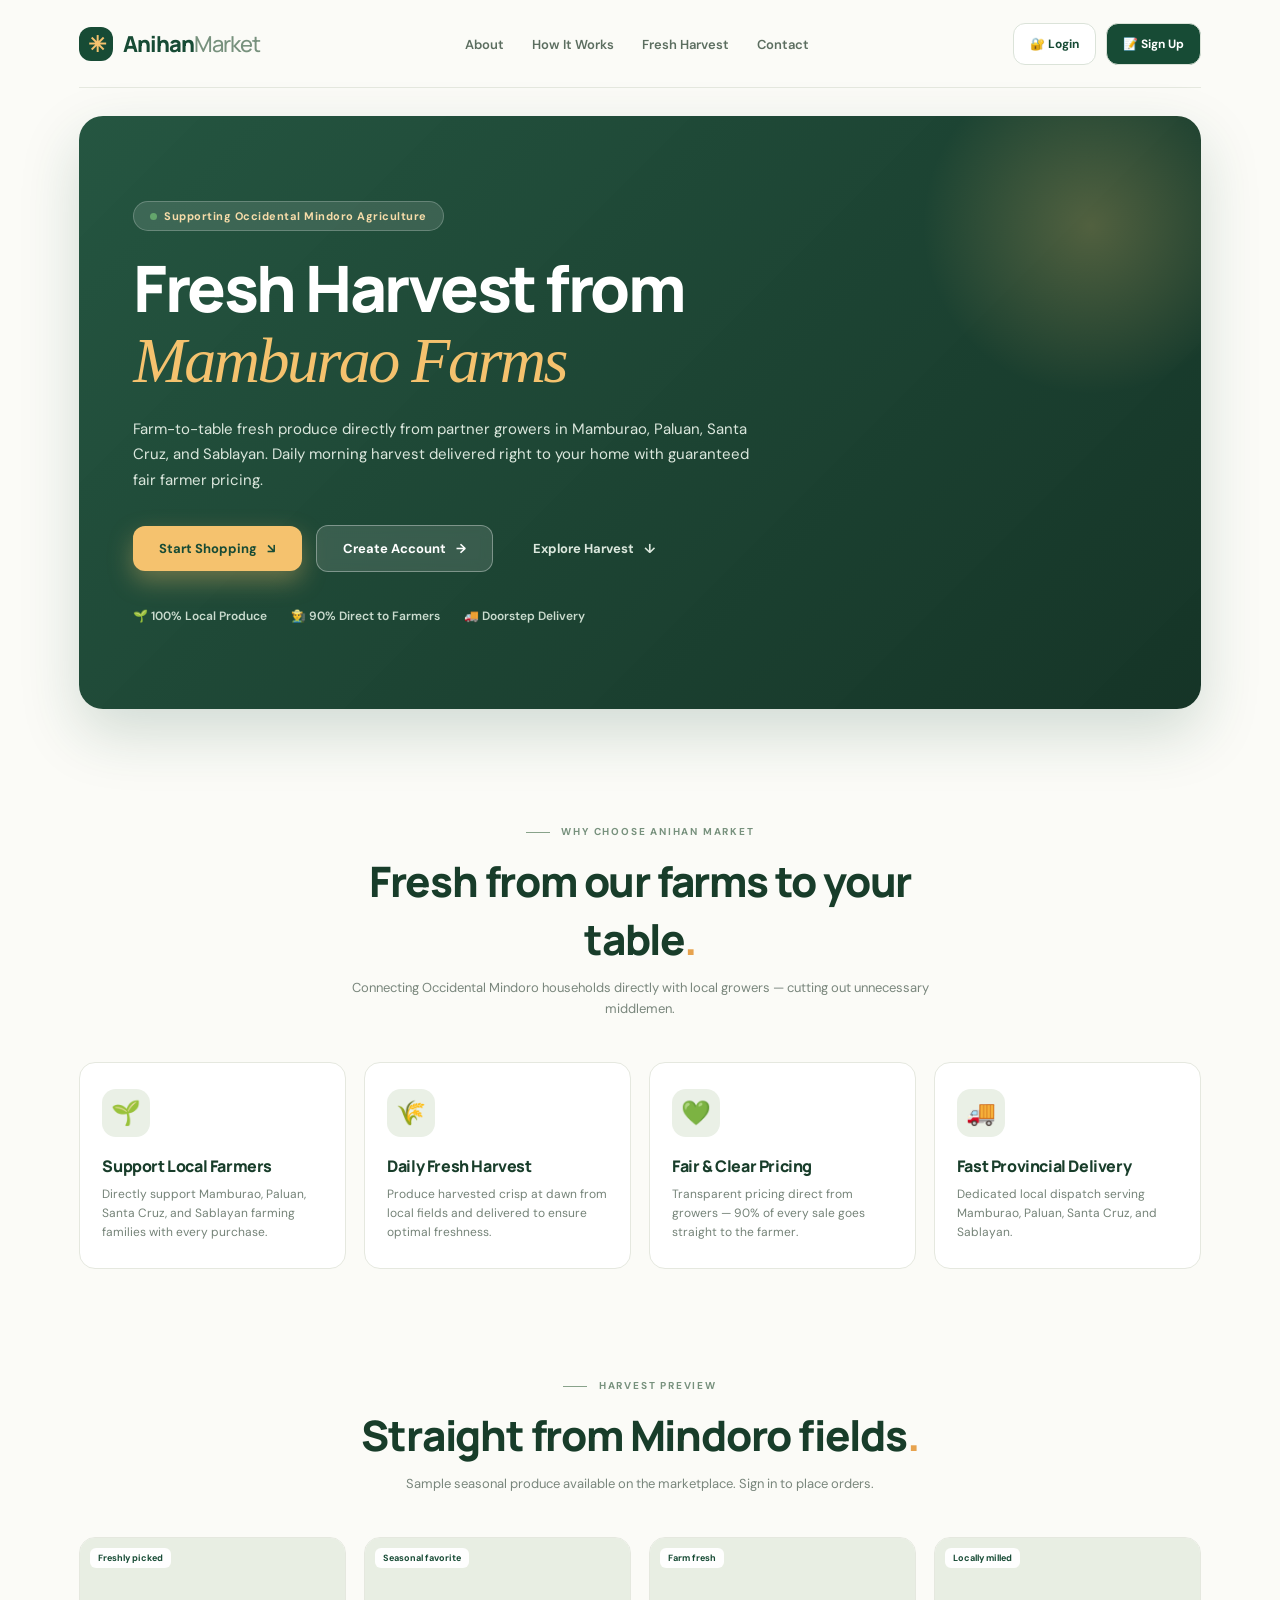
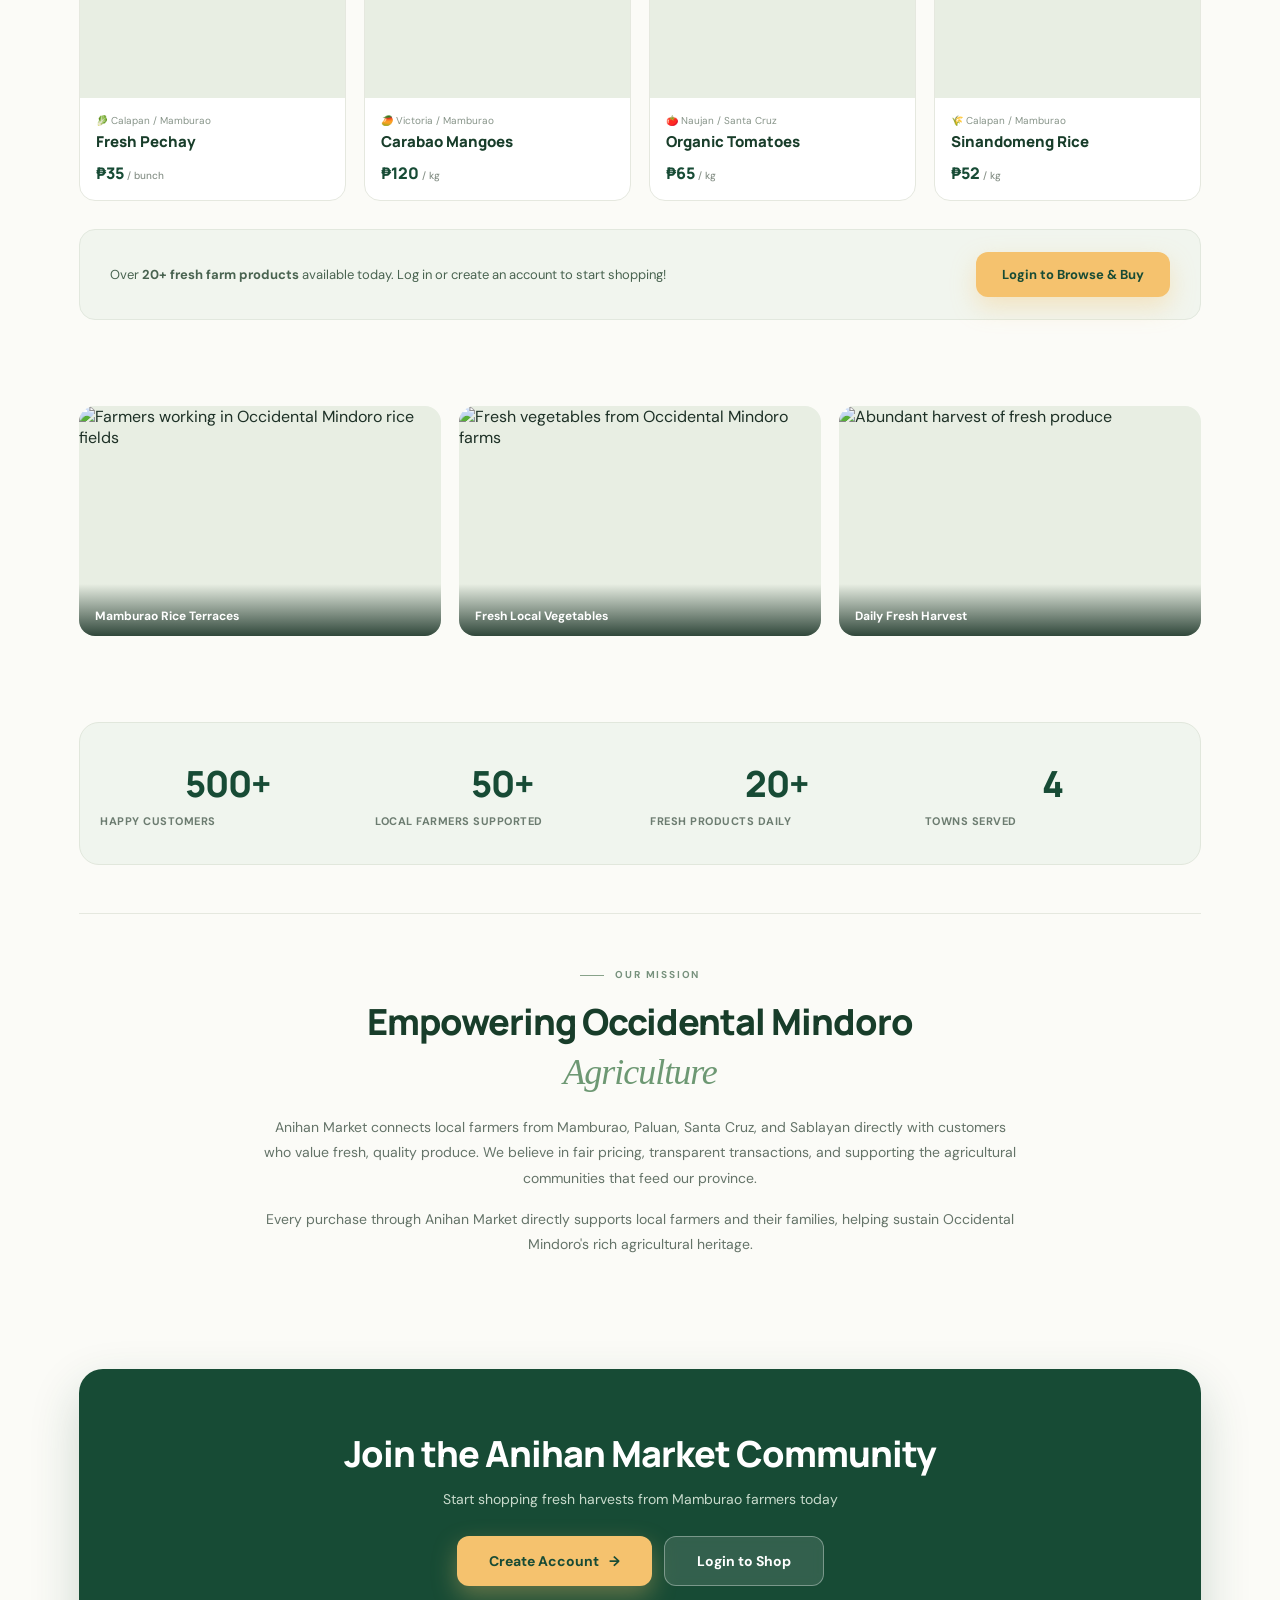
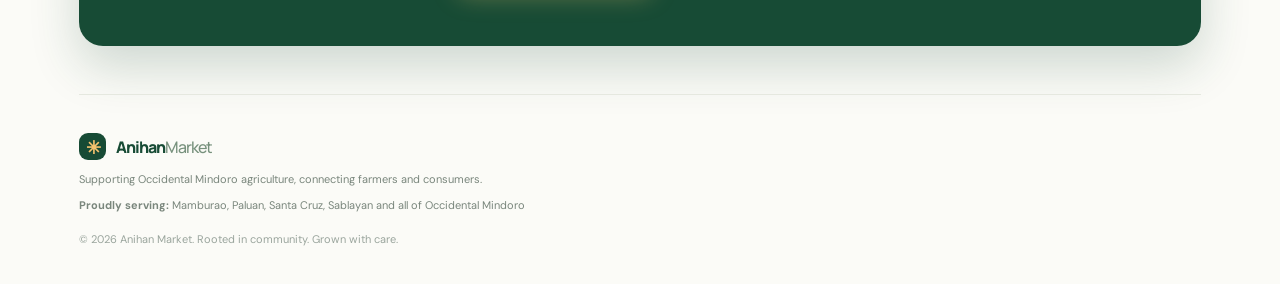
==== commit 7faabe19: "feat: complete landing page, show/hide password, and admin auth fixes" ====
--- a/index.html
+++ b/index.html
@@ -9,30 +9,227 @@
   <link rel="preconnect" href="https://fonts.gstatic.com" crossorigin>
   <link href="https://fonts.googleapis.com/css2?family=DM+Sans:wght@400;500;600;700&family=Manrope:wght@400;500;600;700;800&display=swap" rel="stylesheet">
   <link rel="stylesheet" href="style.css">
+  <link rel="stylesheet" href="landing.css">
 </head>
 <body>
   <div class="app-shell">
-    <header class="topbar">
-      <a class="brand" href="#" aria-label="Anihan Market home">
-        <span class="brand-mark">✳</span><span>Anihan<span class="brand-light">Market</span></span>
-      </a>
-      <div class="top-actions">
-        <span class="delivery-pill"><span class="live-dot"></span> Supporting local farmers</span>
-        <div id="authButtons">
-          <button class="admin-switch" id="loginButton">🔐 Login</button>
-          <button class="admin-switch" id="registerButton">📝 Register</button>
-        </div>
-        <div id="userInfo" class="hidden" style="display: flex; align-items: center; gap: 12px;">
-          <span id="userName" style="font-size: 12px; color: #64746a;"></span>
-          <button class="admin-switch" id="myProfileButton">My Profile</button>
-          <button class="admin-switch" id="myOrdersButton">My Orders</button>
-          <button class="admin-switch" id="logoutButton">Logout</button>
-        </div>
-        <button class="admin-switch hidden" id="adminSwitch"><span>▦</span> Admin dashboard</button>
-      </div>
-    </header>
-
-    <main id="buyerView">
+    <!-- LANDING PAGE (shown when NOT logged in) -->
+    <section id="landingPage">
+      <nav class="landing-nav">
+        <a class="brand" href="#" aria-label="Anihan Market home">
+          <span class="brand-mark">✳</span><span>Anihan<span class="brand-light">Market</span></span>
+        </a>
+        <ul class="landing-nav-links">
+          <li><a href="#about">About</a></li>
+          <li><a href="#how-it-works">How It Works</a></li>
+          <li><a href="#produce">Fresh Harvest</a></li>
+          <li><a href="#contact">Contact</a></li>
+        </ul>
+        <div class="nav-auth-btns">
+          <button class="admin-switch" id="landingLoginBtn">🔐 Login</button>
+          <button class="admin-switch" id="landingRegisterBtn" style="background: var(--green); color: white;">📝 Sign Up</button>
+        </div>
+      </nav>
+
+      <!-- Hero Section -->
+      <section class="landing-hero">
+        <div class="landing-hero-content">
+          <span class="landing-hero-badge"><span class="live-dot"></span> Supporting Occidental Mindoro Agriculture</span>
+          <h1>Fresh Harvest from<br><em>Mamburao Farms</em></h1>
+          <p class="landing-hero-subtitle">Farm-to-table fresh produce directly from partner growers in Mamburao, Paluan, Santa Cruz, and Sablayan. Daily morning harvest delivered right to your home with guaranteed fair farmer pricing.</p>
+          <div class="landing-hero-ctas">
+            <button class="cta-button cta-primary" id="heroLoginBtn">Start Shopping <span>↘</span></button>
+            <button class="cta-button cta-secondary" id="heroRegisterBtn">Create Account <span>→</span></button>
+            <a class="cta-button cta-ghost" href="#produce" id="heroBrowseBtn">Explore Harvest <span>↓</span></a>
+          </div>
+          <div class="landing-trust-strip">
+            <span>🌱 100% Local Produce</span>
+            <span>👨‍🌾 90% Direct to Farmers</span>
+            <span>🚚 Doorstep Delivery</span>
+          </div>
+        </div>
+      </section>
+
+      <!-- Features Section -->
+      <section class="landing-features" id="how-it-works">
+        <div class="landing-section-header">
+          <span class="eyebrow"><span class="eyebrow-line"></span> WHY CHOOSE ANIHAN MARKET</span>
+          <h2>Fresh from our farms to your table<span class="heading-period">.</span></h2>
+          <p>Connecting Occidental Mindoro households directly with local growers — cutting out unnecessary middlemen.</p>
+        </div>
+        <div class="features-grid">
+          <div class="feature-card">
+            <div class="feature-icon">🌱</div>
+            <h3>Support Local Farmers</h3>
+            <p>Directly support Mamburao, Paluan, Santa Cruz, and Sablayan farming families with every purchase.</p>
+          </div>
+          <div class="feature-card">
+            <div class="feature-icon">🌾</div>
+            <h3>Daily Fresh Harvest</h3>
+            <p>Produce harvested crisp at dawn from local fields and delivered to ensure optimal freshness.</p>
+          </div>
+          <div class="feature-card">
+            <div class="feature-icon">💚</div>
+            <h3>Fair & Clear Pricing</h3>
+            <p>Transparent pricing direct from growers — 90% of every sale goes straight to the farmer.</p>
+          </div>
+          <div class="feature-card">
+            <div class="feature-icon">🚚</div>
+            <h3>Fast Provincial Delivery</h3>
+            <p>Dedicated local dispatch serving Mamburao, Paluan, Santa Cruz, and Sablayan.</p>
+          </div>
+        </div>
+      </section>
+
+      <!-- Harvest Preview Section -->
+      <section class="landing-produce" id="produce">
+        <div class="landing-section-header">
+          <span class="eyebrow"><span class="eyebrow-line"></span> HARVEST PREVIEW</span>
+          <h2>Straight from Mindoro fields<span class="heading-period">.</span></h2>
+          <p>Sample seasonal produce available on the marketplace. Sign in to place orders.</p>
+        </div>
+        <div class="produce-preview-grid">
+          <div class="produce-preview-card">
+            <div class="preview-img" style="background-image: url('https://images.unsplash.com/photo-1576045057995-568f588f82fb?auto=format&fit=crop&w=700&q=85');">
+              <span class="preview-tag">Freshly picked</span>
+            </div>
+            <div class="preview-info">
+              <small>🥬 Calapan / Mamburao</small>
+              <h4>Fresh Pechay</h4>
+              <div class="preview-price">₱35 <small>/ bunch</small></div>
+            </div>
+          </div>
+          <div class="produce-preview-card">
+            <div class="preview-img" style="background-image: url('https://images.unsplash.com/photo-1553279768-865429fa0078?auto=format&fit=crop&w=700&q=85');">
+              <span class="preview-tag">Seasonal favorite</span>
+            </div>
+            <div class="preview-info">
+              <small>🥭 Victoria / Mamburao</small>
+              <h4>Carabao Mangoes</h4>
+              <div class="preview-price">₱120 <small>/ kg</small></div>
+            </div>
+          </div>
+          <div class="produce-preview-card">
+            <div class="preview-img" style="background-image: url('https://images.unsplash.com/photo-1546094096-0df4bcaaa337?auto=format&fit=crop&w=700&q=85');">
+              <span class="preview-tag">Farm fresh</span>
+            </div>
+            <div class="preview-info">
+              <small>🍅 Naujan / Santa Cruz</small>
+              <h4>Organic Tomatoes</h4>
+              <div class="preview-price">₱65 <small>/ kg</small></div>
+            </div>
+          </div>
+          <div class="produce-preview-card">
+            <div class="preview-img" style="background-image: url('https://images.unsplash.com/photo-1586201375761-83865001e31c?auto=format&fit=crop&w=700&q=85');">
+              <span class="preview-tag">Locally milled</span>
+            </div>
+            <div class="preview-info">
+              <small>🌾 Calapan / Mamburao</small>
+              <h4>Sinandomeng Rice</h4>
+              <div class="preview-price">₱52 <small>/ kg</small></div>
+            </div>
+          </div>
+        </div>
+        <div class="produce-cta-box">
+          <p>Over <strong>20+ fresh farm products</strong> available today. Log in or create an account to start shopping!</p>
+          <button class="cta-button cta-primary" id="previewLoginBtn">Login to Browse & Buy</button>
+        </div>
+      </section>
+
+      <!-- Image Gallery -->
+      <section class="landing-gallery">
+        <div class="gallery-grid">
+          <div class="gallery-item">
+            <img src="https://images.unsplash.com/photo-1625246333195-78d9c38ad449?w=600&q=80" alt="Farmers working in Occidental Mindoro rice fields" loading="lazy">
+            <p class="gallery-caption">Mamburao Rice Terraces</p>
+          </div>
+          <div class="gallery-item">
+            <img src="https://images.unsplash.com/photo-1542838132-92c53300491e?w=600&q=80" alt="Fresh vegetables from Occidental Mindoro farms" loading="lazy">
+            <p class="gallery-caption">Fresh Local Vegetables</p>
+          </div>
+          <div class="gallery-item">
+            <img src="https://images.unsplash.com/photo-1464226184884-fa280b87c399?w=600&q=80" alt="Abundant harvest of fresh produce" loading="lazy">
+            <p class="gallery-caption">Daily Fresh Harvest</p>
+          </div>
+        </div>
+      </section>
+
+      <!-- Stats Bar -->
+      <section class="landing-stats">
+        <div class="stat-item">
+          <div class="stat-number">500+</div>
+          <div class="stat-label">Happy Customers</div>
+        </div>
+        <div class="stat-item">
+          <div class="stat-number">50+</div>
+          <div class="stat-label">Local Farmers Supported</div>
+        </div>
+        <div class="stat-item">
+          <div class="stat-number">20+</div>
+          <div class="stat-label">Fresh Products Daily</div>
+        </div>
+        <div class="stat-item">
+          <div class="stat-number">4</div>
+          <div class="stat-label">Towns Served</div>
+        </div>
+      </section>
+
+      <!-- About Section -->
+      <section class="landing-about" id="about">
+        <div class="about-content">
+          <span class="eyebrow"><span class="eyebrow-line"></span> OUR MISSION</span>
+          <h2>Empowering Occidental Mindoro<br><em>Agriculture</em></h2>
+          <p>Anihan Market connects local farmers from Mamburao, Paluan, Santa Cruz, and Sablayan directly with customers who value fresh, quality produce. We believe in fair pricing, transparent transactions, and supporting the agricultural communities that feed our province.</p>
+          <p>Every purchase through Anihan Market directly supports local farmers and their families, helping sustain Occidental Mindoro's rich agricultural heritage.</p>
+        </div>
+      </section>
+
+      <!-- Final CTA Section -->
+      <section class="landing-final-cta">
+        <h2>Join the Anihan Market Community</h2>
+        <p>Start shopping fresh harvests from Mamburao farmers today</p>
+        <div style="display: flex; gap: 12px; justify-content: center; flex-wrap: wrap;">
+          <button class="cta-button cta-primary cta-large" id="finalCtaBtn">Create Account <span>→</span></button>
+          <button class="cta-button cta-secondary cta-large" id="finalLoginBtn">Login to Shop</button>
+        </div>
+      </section>
+
+      <!-- Footer -->
+      <footer class="landing-footer" id="contact">
+        <div class="landing-footer-content">
+          <a class="brand footer-brand" href="#">
+            <span class="brand-mark">✳</span><span>Anihan<span class="brand-light">Market</span></span>
+          </a>
+          <p>Supporting Occidental Mindoro agriculture, connecting farmers and consumers.</p>
+          <p><strong>Proudly serving:</strong> Mamburao, Paluan, Santa Cruz, Sablayan and all of Occidental Mindoro</p>
+          <p class="landing-footer-copy">© 2026 Anihan Market. Rooted in community. Grown with care.</p>
+        </div>
+      </footer>
+    </section>
+
+    <!-- MARKETPLACE PAGE (shown when logged in) -->
+    <section id="marketplacePage" class="hidden">
+      <header class="topbar">
+        <a class="brand" href="#" aria-label="Anihan Market home">
+          <span class="brand-mark">✳</span><span>Anihan<span class="brand-light">Market</span></span>
+        </a>
+        <div class="top-actions">
+          <span class="delivery-pill"><span class="live-dot"></span> Supporting local farmers</span>
+          <div id="authButtons">
+            <button class="admin-switch" id="loginButton">🔐 Login</button>
+            <button class="admin-switch" id="registerButton">📝 Register</button>
+          </div>
+          <div id="userInfo" class="hidden" style="display: flex; align-items: center; gap: 12px;">
+            <span id="userName" style="font-size: 12px; color: #64746a;"></span>
+            <button class="admin-switch" id="myProfileButton">My Profile</button>
+            <button class="admin-switch" id="myOrdersButton">My Orders</button>
+            <button class="admin-switch" id="logoutButton">Logout</button>
+          </div>
+          <button class="admin-switch hidden" id="adminSwitch"><span>▦</span> Admin dashboard</button>
+        </div>
+      </header>
+
+      <main id="buyerView">
       <section class="hero">
         <div class="hero-copy">
           <span class="eyebrow"><span class="eyebrow-line"></span> FROM OUR FARMS TO YOUR TABLE</span>
@@ -77,10 +274,10 @@
           <button id="farmerInfoButton">How it works <span>↗</span></button>
         </div>
       </section>
-      <footer><a class="brand footer-brand" href="#"><span class="brand-mark">✳</span><span>Anihan<span class="brand-light">Market</span></span></a><span>Rooted in community. Grown with care.</span><span>© 2026 Anihan Market</span></footer>
-    </main>
-
-    <main id="adminView" class="admin-view hidden">
+        <footer><a class="brand footer-brand" href="#"><span class="brand-mark">✳</span><span>Anihan<span class="brand-light">Market</span></span></a><span>Rooted in community. Grown with care.</span><span>© 2026 Anihan Market</span></footer>
+      </main>
+
+      <main id="adminView" class="admin-view hidden">
       <div class="admin-header"><div><span class="eyebrow">MARKETPLACE CONTROL CENTER</span><h1>Good afternoon, Admin <span>✳</span></h1><p>Here’s what’s happening across Anihan Market.</p></div><button class="back-to-shop" id="backToShop">← Back to marketplace</button></div>
       <div class="admin-tabs"><button class="admin-tab active" data-panel="overview">Overview</button><button class="admin-tab" data-panel="products">Products</button><button class="admin-tab" data-panel="orders">Orders</button><button class="admin-tab" data-panel="farmers">Farmers</button></div>
       <section id="adminOverview" class="admin-panel">
@@ -99,8 +296,9 @@
       <section id="adminProducts" class="admin-panel hidden"><div class="panel-card"><div class="panel-heading"><div><h3>Marketplace products</h3><p>Sample catalog currently visible to shoppers.</p></div><button class="primary-small" id="addProductButton">＋ Add product</button></div><div class="table-wrap"><table><thead><tr><th>Product</th><th>Category</th><th>Price</th><th>Farmer</th><th>Availability</th><th>Actions</th></tr></thead><tbody id="productsTable"></tbody></table></div></div></section>
       <section id="adminOrders" class="admin-panel hidden"><div class="panel-card"><div class="panel-heading"><div><h3>All orders</h3><p>Sample order records for the prototype.</p></div></div><div class="table-wrap"><table><thead><tr><th>Order</th><th>Customer</th><th>Items</th><th>Total</th><th>Status</th></tr></thead><tbody id="ordersTable"></tbody></table></div></div></section>
       <section id="adminFarmers" class="admin-panel hidden"><div class="farmer-admin-grid"><article class="panel-card farmer-admin-card"><div class="farmer-avatar">👨🏽‍🌾</div><h3>Juan Dela Cruz</h3><p>Calapan, Oriental Mindoro</p><span class="status approved">Verified farmer</span><div class="farmer-metrics"><span>12 products<strong>₱8,250 earned</strong></span><span>Rating<strong>★ 4.9 / 5</strong></span></div></article><article class="panel-card farmer-admin-card"><div class="farmer-avatar">👩🏽‍🌾</div><h3>Maria Santos</h3><p>Victoria, Oriental Mindoro</p><span class="status approved">Verified farmer</span><div class="farmer-metrics"><span>8 products<strong>₱5,780 earned</strong></span><span>Rating<strong>★ 4.8 / 5</strong></span></div></article><article class="panel-card farmer-admin-card"><div class="farmer-avatar">🧑🏽‍🌾</div><h3>Pedro Ramos</h3><p>Naujan, Oriental Mindoro</p><span class="status pending">Pending review</span><div class="farmer-metrics"><span>4 products<strong>₱2,575 earned</strong></span><span>Rating<strong>New farmer</strong></span></div></article></div></section>
-      <footer><a class="brand footer-brand" href="#"><span class="brand-mark">✳</span><span>Anihan<span class="brand-light">Market</span></span></a><span>Admin workspace · Prototype</span><span>© 2026 Anihan Market</span></footer>
-    </main>
+        <footer><a class="brand footer-brand" href="#"><span class="brand-mark">✳</span><span>Anihan<span class="brand-light">Market</span></span></a><span>Admin workspace · Prototype</span><span>© 2026 Anihan Market</span></footer>
+      </main>
+    </section>
   </div>
 
   <div class="toast" id="toast" role="status" aria-live="polite"></div>
@@ -113,14 +311,24 @@
   <!-- User Login Dialog -->
   <dialog id="loginDialog" class="modal">
     <div class="modal-head"><div><span class="eyebrow">WELCOME BACK</span><h2>Login to your account</h2></div><button class="close-modal" data-close="loginDialog" aria-label="Close">×</button></div>
+    <div class="login-quick-creds">
+      <strong style="display: block; margin-bottom: 5px; color: #234d31;">Demo Account Credentials:</strong>
+      <div style="display: flex; flex-direction: column; gap: 4px; font-size: 11px;">
+        <span>👨‍💼 <strong>Admin:</strong> <code>admin@anihan.ph</code> / <code>anihan2024admin</code> (or username: <code>admin</code>)</span>
+        <span>👤 <strong>Buyer:</strong> <code>buyer@anihan.ph</code> / <code>buyer123</code></span>
+      </div>
+    </div>
     <form id="userLoginForm">
       <div style="margin-bottom: 15px;">
-        <label style="display: block; font-size: 11px; font-weight: 700; margin-bottom: 5px; color: #415d45;">Email</label>
-        <input type="email" id="loginEmail" required style="width: 100%; padding: 12px; border: 1px solid #e5e8df; border-radius: 8px; font-size: 12px;">
+        <label style="display: block; font-size: 11px; font-weight: 700; margin-bottom: 5px; color: #415d45;">Email or Username</label>
+        <input type="text" id="loginEmail" required placeholder="admin@anihan.ph or user email" style="width: 100%; padding: 12px; border: 1px solid #e5e8df; border-radius: 8px; font-size: 12px;">
       </div>
       <div style="margin-bottom: 20px;">
         <label style="display: block; font-size: 11px; font-weight: 700; margin-bottom: 5px; color: #415d45;">Password</label>
-        <input type="password" id="loginPassword" required style="width: 100%; padding: 12px; border: 1px solid #e5e8df; border-radius: 8px; font-size: 12px;">
+        <div class="password-field-group">
+          <input type="password" id="loginPassword" required placeholder="Enter password" style="padding: 12px; border: 1px solid #e5e8df; border-radius: 8px; font-size: 12px;">
+          <button type="button" class="password-toggle-btn" data-target="loginPassword" aria-label="Show password" title="Show password"></button>
+        </div>
       </div>
       <button type="submit" class="checkout-button">Login <span>→</span></button>
     </form>
@@ -135,23 +343,26 @@
     <form id="registerForm">
       <div style="margin-bottom: 12px;">
         <label style="display: block; font-size: 11px; font-weight: 700; margin-bottom: 5px; color: #415d45;">Full Name</label>
-        <input type="text" id="regName" required style="width: 100%; padding: 12px; border: 1px solid #e5e8df; border-radius: 8px; font-size: 12px;">
+        <input type="text" id="regName" required placeholder="Juan Dela Cruz" style="width: 100%; padding: 12px; border: 1px solid #e5e8df; border-radius: 8px; font-size: 12px;">
       </div>
       <div style="margin-bottom: 12px;">
         <label style="display: block; font-size: 11px; font-weight: 700; margin-bottom: 5px; color: #415d45;">Email</label>
-        <input type="email" id="regEmail" required style="width: 100%; padding: 12px; border: 1px solid #e5e8df; border-radius: 8px; font-size: 12px;">
+        <input type="email" id="regEmail" required placeholder="juan@example.ph" style="width: 100%; padding: 12px; border: 1px solid #e5e8df; border-radius: 8px; font-size: 12px;">
       </div>
       <div style="margin-bottom: 12px;">
         <label style="display: block; font-size: 11px; font-weight: 700; margin-bottom: 5px; color: #415d45;">Password</label>
-        <input type="password" id="regPassword" required style="width: 100%; padding: 12px; border: 1px solid #e5e8df; border-radius: 8px; font-size: 12px;">
+        <div class="password-field-group">
+          <input type="password" id="regPassword" required minlength="6" placeholder="Create password (min 6 characters)" style="padding: 12px; border: 1px solid #e5e8df; border-radius: 8px; font-size: 12px;">
+          <button type="button" class="password-toggle-btn" data-target="regPassword" aria-label="Show password" title="Show password"></button>
+        </div>
       </div>
       <div style="margin-bottom: 12px;">
         <label style="display: block; font-size: 11px; font-weight: 700; margin-bottom: 5px; color: #415d45;">Phone Number</label>
-        <input type="tel" id="regPhone" required style="width: 100%; padding: 12px; border: 1px solid #e5e8df; border-radius: 8px; font-size: 12px;">
+        <input type="tel" id="regPhone" required placeholder="0917-123-4567" style="width: 100%; padding: 12px; border: 1px solid #e5e8df; border-radius: 8px; font-size: 12px;">
       </div>
       <div style="margin-bottom: 20px;">
         <label style="display: block; font-size: 11px; font-weight: 700; margin-bottom: 5px; color: #415d45;">Delivery Address</label>
-        <textarea id="regAddress" required rows="2" style="width: 100%; padding: 12px; border: 1px solid #e5e8df; border-radius: 8px; font-size: 12px; resize: vertical;"></textarea>
+        <textarea id="regAddress" required rows="2" placeholder="Barangay, Municipality, Occidental Mindoro" style="width: 100%; padding: 12px; border: 1px solid #e5e8df; border-radius: 8px; font-size: 12px; resize: vertical;"></textarea>
       </div>
       <button type="submit" class="checkout-button">Create Account <span>→</span></button>
     </form>
@@ -164,18 +375,21 @@
   <dialog id="adminLoginDialog" class="modal">
     <div class="modal-head"><div><span class="eyebrow">ADMIN ACCESS</span><h2>Admin Login</h2></div><button class="close-modal" data-close="adminLoginDialog" aria-label="Close">×</button></div>
     <form id="adminLoginForm">
-      <div style="background: #f3f5ed; padding: 12px; border-radius: 8px; margin-bottom: 15px; font-size: 10px; color: #70816e;">
-        <strong style="display: block; margin-bottom: 5px; color: #415d45;">Demo Admin Credentials:</strong>
-        Email: admin@anihan.ph<br>
-        Password: anihan2024admin
+      <div class="login-quick-creds">
+        <strong style="display: block; margin-bottom: 5px; color: #234d31;">Demo Admin Credentials:</strong>
+        Email or Username: <code>admin@anihan.ph</code> / <code>admin</code><br>
+        Password: <code>anihan2024admin</code>
       </div>
       <div style="margin-bottom: 15px;">
-        <label style="display: block; font-size: 11px; font-weight: 700; margin-bottom: 5px; color: #415d45;">Admin Email</label>
-        <input type="email" id="adminEmail" required style="width: 100%; padding: 12px; border: 1px solid #e5e8df; border-radius: 8px; font-size: 12px;">
+        <label style="display: block; font-size: 11px; font-weight: 700; margin-bottom: 5px; color: #415d45;">Admin Email or Username</label>
+        <input type="text" id="adminEmail" required placeholder="admin@anihan.ph or admin" style="width: 100%; padding: 12px; border: 1px solid #e5e8df; border-radius: 8px; font-size: 12px;">
       </div>
       <div style="margin-bottom: 20px;">
         <label style="display: block; font-size: 11px; font-weight: 700; margin-bottom: 5px; color: #415d45;">Admin Password</label>
-        <input type="password" id="adminPassword" required style="width: 100%; padding: 12px; border: 1px solid #e5e8df; border-radius: 8px; font-size: 12px;">
+        <div class="password-field-group">
+          <input type="password" id="adminPassword" required placeholder="anihan2024admin" style="padding: 12px; border: 1px solid #e5e8df; border-radius: 8px; font-size: 12px;">
+          <button type="button" class="password-toggle-btn" data-target="adminPassword" aria-label="Show password" title="Show password"></button>
+        </div>
       </div>
       <button type="submit" class="checkout-button">Login as Admin <span>→</span></button>
     </form>
@@ -249,16 +463,25 @@
         <div style="font-size: 10px; font-weight: 700; color: #879188; margin-bottom: 12px; letter-spacing: 1px;">CHANGE PASSWORD</div>
         <div style="margin-bottom: 12px;">
           <label style="display: block; font-size: 11px; font-weight: 700; margin-bottom: 5px; color: #415d45;">Current Password *</label>
-          <input type="password" id="currentPassword" required style="width: 100%; padding: 12px; border: 1px solid #e5e8df; border-radius: 8px; font-size: 12px;">
+          <div class="password-field-group">
+            <input type="password" id="currentPassword" required placeholder="Current password" style="padding: 12px; border: 1px solid #e5e8df; border-radius: 8px; font-size: 12px;">
+            <button type="button" class="password-toggle-btn" data-target="currentPassword" aria-label="Show password" title="Show password"></button>
+          </div>
           <small id="currentPasswordError" style="display: none; color: #b91c1c; font-size: 10px; margin-top: 5px;">Incorrect current password</small>
         </div>
         <div style="margin-bottom: 12px;">
           <label style="display: block; font-size: 11px; font-weight: 700; margin-bottom: 5px; color: #415d45;">New Password * (min 6 characters)</label>
-          <input type="password" id="newPassword" required minlength="6" style="width: 100%; padding: 12px; border: 1px solid #e5e8df; border-radius: 8px; font-size: 12px;">
+          <div class="password-field-group">
+            <input type="password" id="newPassword" required minlength="6" placeholder="New password" style="padding: 12px; border: 1px solid #e5e8df; border-radius: 8px; font-size: 12px;">
+            <button type="button" class="password-toggle-btn" data-target="newPassword" aria-label="Show password" title="Show password"></button>
+          </div>
         </div>
         <div style="margin-bottom: 15px;">
           <label style="display: block; font-size: 11px; font-weight: 700; margin-bottom: 5px; color: #415d45;">Confirm New Password *</label>
-          <input type="password" id="confirmPassword" required style="width: 100%; padding: 12px; border: 1px solid #e5e8df; border-radius: 8px; font-size: 12px;">
+          <div class="password-field-group">
+            <input type="password" id="confirmPassword" required placeholder="Confirm new password" style="padding: 12px; border: 1px solid #e5e8df; border-radius: 8px; font-size: 12px;">
+            <button type="button" class="password-toggle-btn" data-target="confirmPassword" aria-label="Show password" title="Show password"></button>
+          </div>
           <small id="confirmPasswordError" style="display: none; color: #b91c1c; font-size: 10px; margin-top: 5px;">Passwords do not match</small>
         </div>
         <button type="submit" style="width: 100%; border: 0; border-radius: 11px; background: var(--green); color: white; padding: 12px 17px; font-size: 12px; font-weight: 700; cursor: pointer;">Change Password</button>
--- a/landing.css
+++ b/landing.css
@@ -0,0 +1,592 @@
+/* ========================================
+   ANIHAN MARKET - LANDING PAGE & AUTH STYLES
+   ======================================== */
+
+/* Show / Hide Password Group */
+.password-field-group {
+  position: relative !important;
+  display: flex !important;
+  align-items: center !important;
+  width: 100% !important;
+}
+
+.password-field-group input {
+  width: 100% !important;
+  padding-right: 46px !important;
+  box-sizing: border-box !important;
+}
+
+.password-toggle-btn {
+  position: absolute !important;
+  right: 8px !important;
+  top: 50% !important;
+  transform: translateY(-50%) !important;
+  background: transparent !important;
+  border: none !important;
+  padding: 6px 8px !important;
+  display: inline-flex !important;
+  align-items: center !important;
+  justify-content: center !important;
+  color: #6a7d6e !important;
+  cursor: pointer !important;
+  border-radius: 6px !important;
+  line-height: 1 !important;
+  transition: color 0.15s, background-color 0.15s !important;
+  z-index: 5 !important;
+}
+
+.password-toggle-btn:hover {
+  color: var(--green) !important;
+  background-color: #eaf0e6 !important;
+}
+
+.password-toggle-btn svg {
+  display: block;
+  pointer-events: none;
+}
+
+/* Quick demo badge inside login */
+.login-quick-creds {
+  background: #f1f5ee;
+  border: 1px solid #e0e7dc;
+  border-radius: 10px;
+  padding: 10px 14px;
+  margin-bottom: 16px;
+  font-size: 11px;
+  color: #4e6353;
+}
+.login-quick-creds code {
+  background: #ffffff;
+  padding: 2px 5px;
+  border-radius: 4px;
+  border: 1px solid #d5ded0;
+  font-family: monospace;
+  font-weight: 600;
+  color: #214d33;
+}
+
+/* ========================================
+   LANDING PAGE LAYOUT & COMPONENTS
+   ======================================== */
+#landingPage {
+  display: block;
+}
+
+#landingPage.hidden {
+  display: none !important;
+}
+
+.landing-nav {
+  height: 88px;
+  display: flex;
+  align-items: center;
+  justify-content: space-between;
+  border-bottom: 1px solid var(--line);
+}
+
+.landing-nav-links {
+  display: flex;
+  list-style: none;
+  gap: 28px;
+  margin: 0;
+  padding: 0;
+}
+
+.landing-nav-links a {
+  font-size: 13px;
+  font-weight: 600;
+  color: #5c6e60;
+  transition: color 0.15s;
+}
+
+.landing-nav-links a:hover {
+  color: var(--green);
+}
+
+.nav-auth-btns {
+  display: flex;
+  align-items: center;
+  gap: 10px;
+}
+
+/* Hero Section */
+.landing-hero {
+  position: relative;
+  border-radius: 24px;
+  margin: 28px 0 54px;
+  padding: 85px 54px;
+  background: linear-gradient(135deg, rgba(23, 75, 53, 0.94) 0%, rgba(14, 46, 32, 0.97) 100%),
+              url('https://images.unsplash.com/photo-1500937386664-56d1dfef3854?auto=format&fit=crop&w=1600&q=80') center/cover;
+  color: white;
+  box-shadow: 0 24px 60px rgba(23, 75, 53, 0.18);
+  overflow: hidden;
+}
+
+.landing-hero::after {
+  content: '';
+  position: absolute;
+  top: -60px;
+  right: -60px;
+  width: 340px;
+  height: 340px;
+  background: radial-gradient(circle, rgba(245, 194, 110, 0.25) 0%, transparent 70%);
+  border-radius: 50%;
+  pointer-events: none;
+}
+
+.landing-hero-content {
+  max-width: 720px;
+  position: relative;
+  z-index: 1;
+}
+
+.landing-hero-badge {
+  display: inline-flex;
+  align-items: center;
+  padding: 7px 16px;
+  border-radius: 999px;
+  background: rgba(255, 255, 255, 0.12);
+  border: 1px solid rgba(255, 255, 255, 0.22);
+  font-size: 11px;
+  font-weight: 700;
+  letter-spacing: 0.5px;
+  color: #f7dca9;
+  margin-bottom: 22px;
+}
+
+.landing-hero h1 {
+  font: 800 clamp(38px, 5.2vw, 64px)/1.1 Manrope, sans-serif;
+  letter-spacing: -2.5px;
+  color: #ffffff;
+  margin: 0 0 20px;
+}
+
+.landing-hero h1 em {
+  font-family: Georgia, serif;
+  font-style: italic;
+  font-weight: 400;
+  color: #f5c26e;
+}
+
+.landing-hero-subtitle {
+  font-size: 15px;
+  line-height: 1.7;
+  color: #dbe7dd;
+  margin: 0 0 32px;
+  max-width: 620px;
+}
+
+.landing-hero-ctas {
+  display: flex;
+  gap: 14px;
+  align-items: center;
+  flex-wrap: wrap;
+}
+
+.cta-button {
+  display: inline-flex;
+  align-items: center;
+  justify-content: center;
+  gap: 10px;
+  padding: 14px 26px;
+  border-radius: 12px;
+  font-size: 13px;
+  font-weight: 700;
+  border: 0;
+  cursor: pointer;
+  transition: transform 0.18s, box-shadow 0.18s, opacity 0.18s;
+  text-decoration: none;
+}
+
+.cta-button:hover {
+  transform: translateY(-2px);
+}
+
+.cta-primary {
+  background: #f5c26e;
+  color: #174b35;
+  box-shadow: 0 10px 24px rgba(245, 194, 110, 0.35);
+}
+
+.cta-primary:hover {
+  background: #f8ce85;
+}
+
+.cta-secondary {
+  background: rgba(255, 255, 255, 0.12);
+  color: #ffffff;
+  border: 1px solid rgba(255, 255, 255, 0.35);
+  backdrop-filter: blur(6px);
+}
+
+.cta-secondary:hover {
+  background: rgba(255, 255, 255, 0.22);
+}
+
+.cta-ghost {
+  background: transparent;
+  color: #dbe7dd;
+}
+
+.cta-ghost:hover {
+  color: #ffffff;
+}
+
+.cta-large {
+  padding: 15px 32px;
+  font-size: 14px;
+}
+
+.landing-trust-strip {
+  display: flex;
+  gap: 24px;
+  margin-top: 36px;
+  font-size: 12px;
+  font-weight: 600;
+  color: #cadbce;
+  flex-wrap: wrap;
+}
+
+/* Features Section */
+.landing-features {
+  padding: 56px 0;
+}
+
+.landing-section-header {
+  text-align: center;
+  max-width: 640px;
+  margin: 0 auto 42px;
+}
+
+.landing-section-header h2 {
+  font: 800 clamp(28px, 3.8vw, 42px) Manrope, sans-serif;
+  letter-spacing: -1.2px;
+  margin: 12px 0 10px;
+  color: #183d2a;
+}
+
+.landing-section-header p {
+  color: #79867c;
+  font-size: 13px;
+  line-height: 1.6;
+  margin: 0;
+}
+
+.features-grid {
+  display: grid;
+  grid-template-columns: repeat(4, 1fr);
+  gap: 18px;
+}
+
+.feature-card {
+  background: white;
+  border: 1px solid var(--line);
+  border-radius: 16px;
+  padding: 26px 22px;
+  transition: transform 0.2s, box-shadow 0.2s;
+}
+
+.feature-card:hover {
+  transform: translateY(-4px);
+  box-shadow: var(--shadow);
+}
+
+.feature-icon {
+  width: 48px;
+  height: 48px;
+  border-radius: 14px;
+  background: #eaf0e6;
+  display: grid;
+  place-items: center;
+  font-size: 24px;
+  margin-bottom: 18px;
+}
+
+.feature-card h3 {
+  font: 800 16px Manrope, sans-serif;
+  letter-spacing: -0.4px;
+  margin: 0 0 8px;
+  color: #183d2a;
+}
+
+.feature-card p {
+  font-size: 12px;
+  line-height: 1.6;
+  color: #758378;
+  margin: 0;
+}
+
+/* Produce Showcase Preview */
+.landing-produce {
+  padding: 48px 0;
+}
+
+.produce-preview-grid {
+  display: grid;
+  grid-template-columns: repeat(4, 1fr);
+  gap: 18px;
+  margin-bottom: 28px;
+}
+
+.produce-preview-card {
+  background: white;
+  border: 1px solid var(--line);
+  border-radius: 16px;
+  overflow: hidden;
+  transition: transform 0.2s, box-shadow 0.2s;
+}
+
+.produce-preview-card:hover {
+  transform: translateY(-3px);
+  box-shadow: var(--shadow);
+}
+
+.preview-img {
+  height: 160px;
+  background-size: cover;
+  background-position: center;
+  position: relative;
+  background-color: #e8eee3;
+}
+
+.preview-tag {
+  position: absolute;
+  top: 10px;
+  left: 10px;
+  background: rgba(255, 255, 255, 0.95);
+  padding: 4px 8px;
+  border-radius: 6px;
+  font-size: 9px;
+  font-weight: 700;
+  color: var(--green);
+}
+
+.preview-info {
+  padding: 16px;
+}
+
+.preview-info small {
+  font-size: 10px;
+  color: #879489;
+  display: block;
+  margin-bottom: 4px;
+}
+
+.preview-info h4 {
+  font: 800 15px Manrope, sans-serif;
+  margin: 0 0 10px;
+  color: #183d2a;
+}
+
+.preview-price {
+  font: 800 16px Manrope, sans-serif;
+  color: var(--green);
+}
+
+.preview-price small {
+  display: inline;
+  font: 500 10px 'DM Sans', sans-serif;
+  color: #879188;
+}
+
+.produce-cta-box {
+  background: #f1f5ee;
+  border: 1px solid #e2e8de;
+  border-radius: 16px;
+  padding: 22px 30px;
+  display: flex;
+  align-items: center;
+  justify-content: space-between;
+  gap: 20px;
+}
+
+.produce-cta-box p {
+  margin: 0;
+  font-size: 13px;
+  color: #496350;
+}
+
+/* Gallery Section */
+.landing-gallery {
+  padding: 38px 0;
+}
+
+.gallery-grid {
+  display: grid;
+  grid-template-columns: repeat(3, 1fr);
+  gap: 18px;
+}
+
+.gallery-item {
+  position: relative;
+  border-radius: 16px;
+  overflow: hidden;
+  height: 230px;
+  background: #e8eee3;
+}
+
+.gallery-item img {
+  width: 100%;
+  height: 100%;
+  object-fit: cover;
+  display: block;
+  transition: transform 0.4s;
+}
+
+.gallery-item:hover img {
+  transform: scale(1.05);
+}
+
+.gallery-caption {
+  position: absolute;
+  bottom: 0;
+  left: 0;
+  right: 0;
+  margin: 0;
+  padding: 24px 16px 12px;
+  background: linear-gradient(0deg, rgba(16, 42, 29, 0.85) 0%, transparent 100%);
+  color: white;
+  font-size: 12px;
+  font-weight: 700;
+}
+
+/* Stats Section */
+.landing-stats {
+  display: grid;
+  grid-template-columns: repeat(4, 1fr);
+  gap: 20px;
+  background: #f0f5ee;
+  border: 1px solid #e1e7dc;
+  border-radius: 20px;
+  padding: 36px 20px;
+  margin: 48px 0;
+}
+
+.stat-item {
+  text-align: center;
+}
+
+.stat-number {
+  font: 800 36px Manrope, sans-serif;
+  color: var(--green);
+  letter-spacing: -1px;
+}
+
+.stat-label {
+  font-size: 11px;
+  font-weight: 700;
+  letter-spacing: 0.5px;
+  color: #6c7c70;
+  margin-top: 6px;
+  text-transform: uppercase;
+}
+
+/* About Section */
+.landing-about {
+  padding: 48px 0;
+  border-top: 1px solid var(--line);
+}
+
+.about-content {
+  max-width: 760px;
+  margin: auto;
+  text-align: center;
+}
+
+.about-content h2 {
+  font: 800 36px Manrope, sans-serif;
+  letter-spacing: -1px;
+  margin: 14px 0 20px;
+  color: #183d2a;
+}
+
+.about-content h2 em {
+  font-family: Georgia, serif;
+  font-weight: 400;
+  color: #6d9873;
+}
+
+.about-content p {
+  font-size: 14px;
+  line-height: 1.8;
+  color: #647368;
+  margin: 0 0 16px;
+}
+
+/* Final CTA */
+.landing-final-cta {
+  background: var(--green);
+  border-radius: 24px;
+  padding: 60px 30px;
+  text-align: center;
+  color: white;
+  margin: 48px 0;
+  box-shadow: 0 20px 50px rgba(23, 75, 53, 0.2);
+}
+
+.landing-final-cta h2 {
+  font: 800 36px Manrope, sans-serif;
+  letter-spacing: -1px;
+  margin: 0 0 12px;
+}
+
+.landing-final-cta p {
+  color: #c9dbcd;
+  font-size: 14px;
+  margin: 0 0 28px;
+}
+
+/* Landing Footer */
+.landing-footer {
+  border-top: 1px solid var(--line);
+  padding: 38px 0;
+  margin-top: 24px;
+}
+
+.landing-footer-content {
+  display: flex;
+  flex-direction: column;
+  gap: 12px;
+  color: #79867c;
+  font-size: 11px;
+}
+
+.landing-footer-content p {
+  margin: 0;
+}
+
+.landing-footer-copy {
+  margin-top: 8px !important;
+  color: #9aa59d;
+}
+
+/* Responsive Overrides */
+@media (max-width: 1000px) {
+  .features-grid, .produce-preview-grid {
+    grid-template-columns: repeat(2, 1fr);
+  }
+  .landing-stats {
+    grid-template-columns: repeat(2, 1fr);
+    gap: 28px;
+  }
+}
+
+@media (max-width: 700px) {
+  .landing-nav-links {
+    display: none;
+  }
+  .landing-hero {
+    padding: 44px 22px;
+  }
+  .features-grid, .produce-preview-grid, .gallery-grid {
+    grid-template-columns: 1fr;
+  }
+  .landing-stats {
+    grid-template-columns: 1fr 1fr;
+    padding: 24px 16px;
+  }
+  .produce-cta-box {
+    flex-direction: column;
+    text-align: center;
+  }
+}
